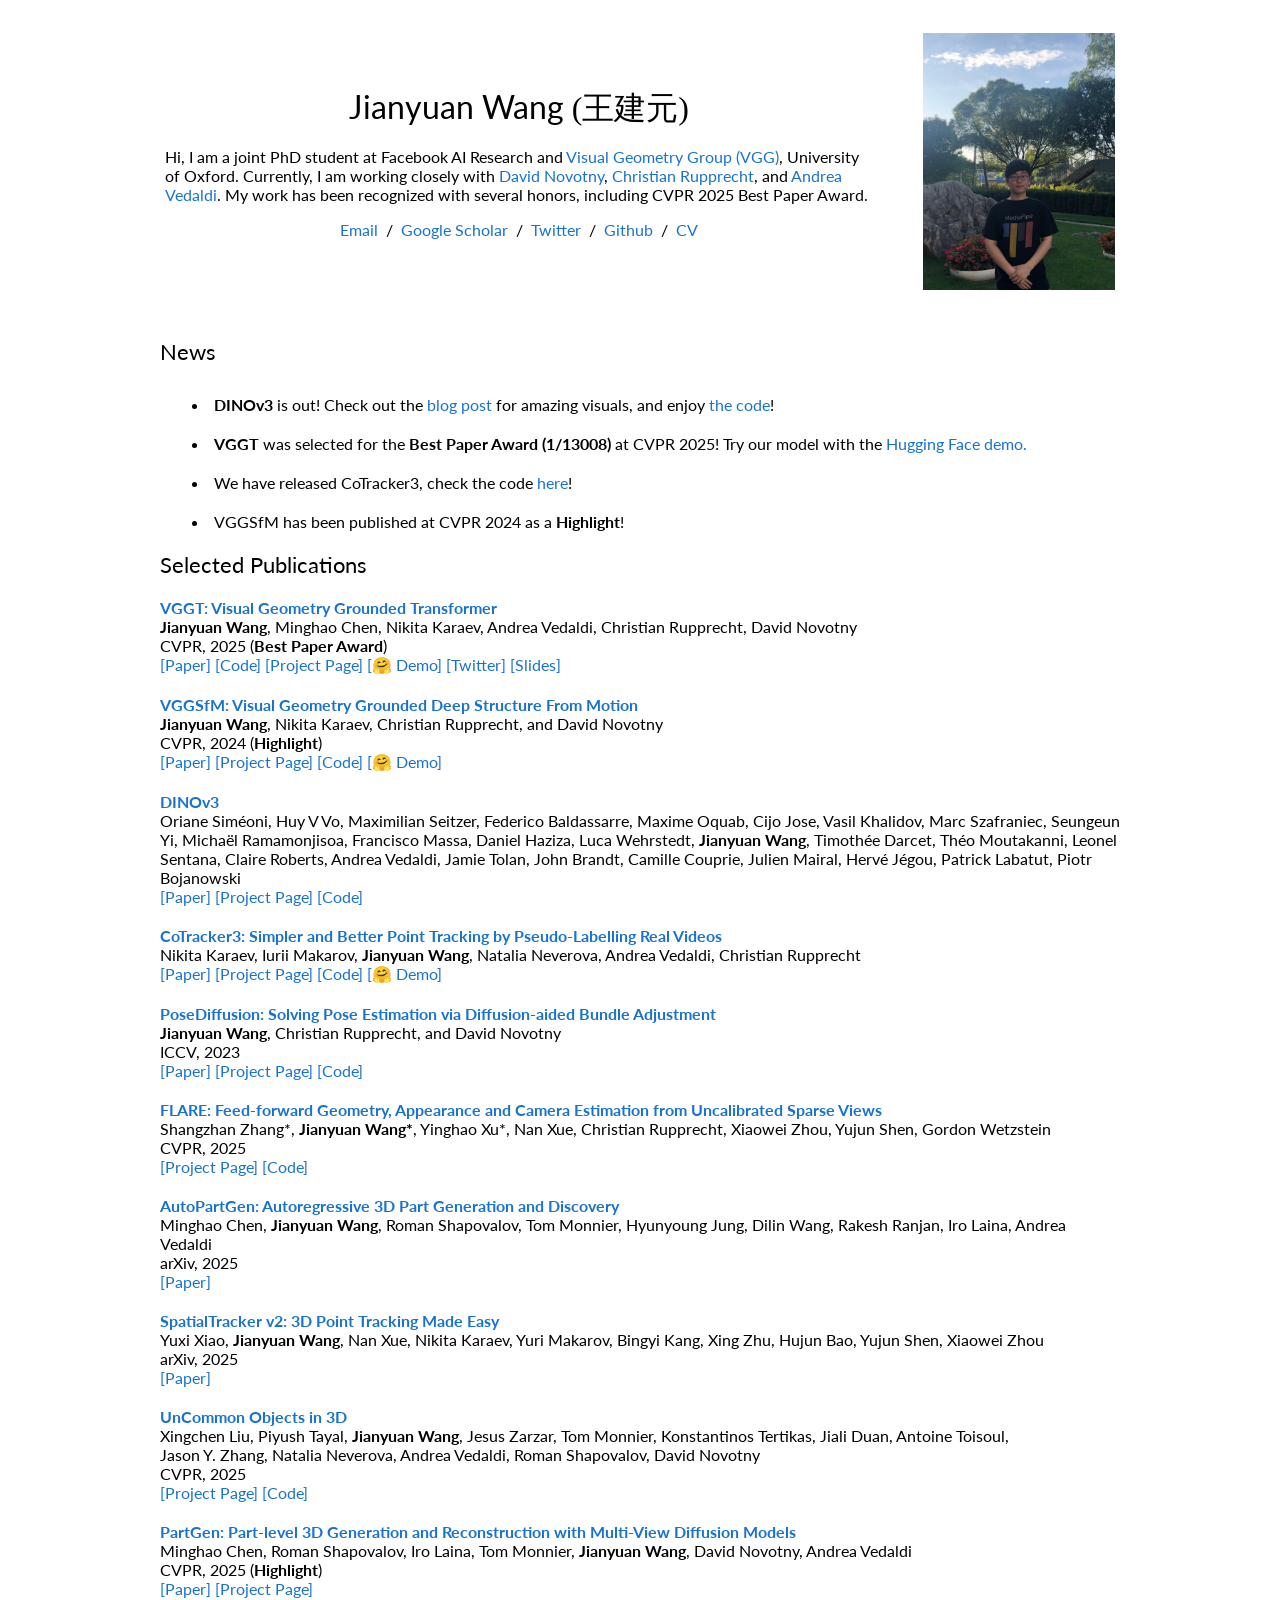
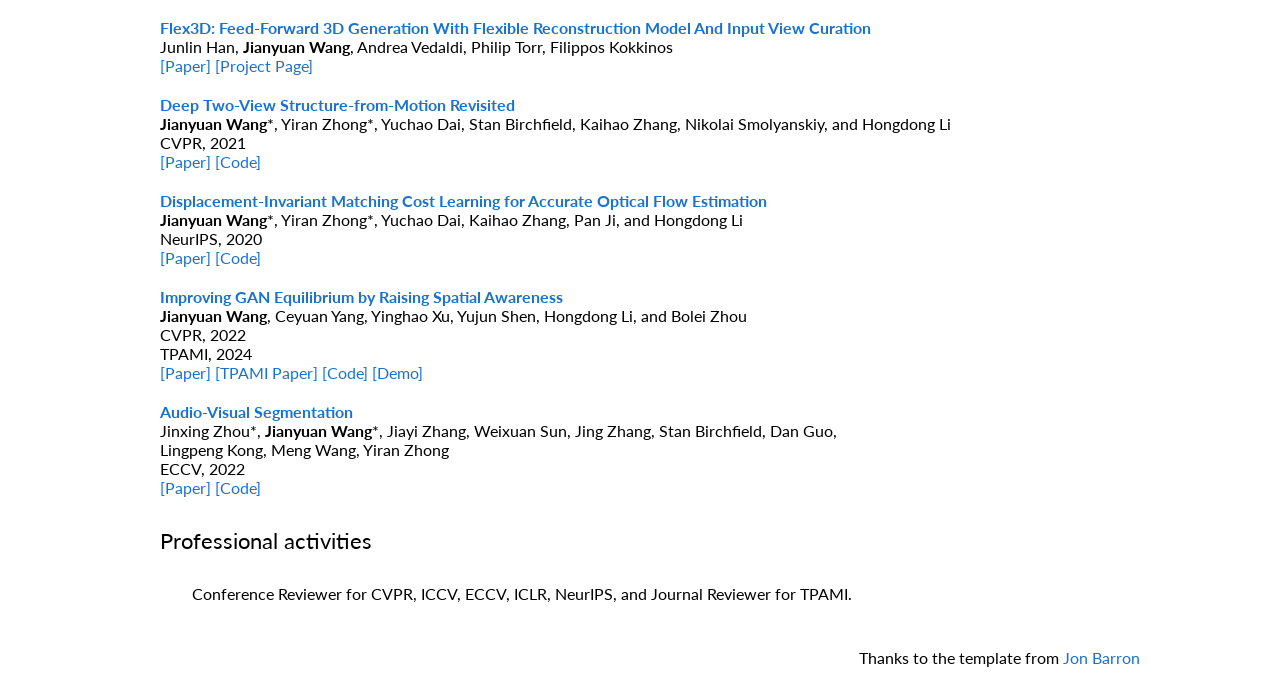
==== index.html @ 70052803 "index" ====
<!DOCTYPE HTML>
<html lang="en"><head><meta http-equiv="Content-Type" content="text/html; charset=UTF-8">
  <title>Jianyuan Wang</title>

  <meta name="author" content="Jianyuan Wang">
  <meta name="viewport" content="width=device-width, initial-scale=1">

  <link rel="stylesheet" type="text/css" href="stylesheet.css">

  <link rel="canonical" href="https://leonidk.com/">
  <link href="https://fonts.googleapis.com/css?family=Lato:400,700,400italic,700italic" rel="stylesheet" type="text/css">


  <!-- Global site tag (gtag.js) - Google Analytics -->
  <script async src="https://www.googletagmanager.com/gtag/js?id=G-TSQGH8Q0WV"></script>
  <script>
    window.dataLayer = window.dataLayer || [];
    function gtag(){dataLayer.push(arguments);}
    gtag('js', new Date());

    gtag('config', 'G-TSQGH8Q0WV');
  </script>

</head>

<!-- Place this tag in your head or just before your close body tag. -->
<script async defer src="https://buttons.github.io/buttons.js"></script>



<body>
<table style="width:100%;max-width:1000px;border:0px;border-spacing:0px;border-collapse:separate;margin-right:auto;margin-left:auto;"><tbody>

    <tr style="padding:0px">
      <td style="padding:0px">
        <table style="width:100%;border:0px;border-spacing:0px;border-collapse:separate;margin-right:auto;margin-left:auto;"><tbody>
          <tr style="padding:0px">
            <td style="padding:2.5%;width:50%;vertical-align:middle;">
              <p style="text-align:center">
                <name>Jianyuan Wang <span class="chinese-name">(王建元)</span></name>
              </p>
                <p>Hi, I am a joint PhD student at Facebook AI Research and <a class="text-dark" href="http://www.robots.ox.ac.uk/~vgg/">Visual Geometry Group (VGG)</a>, 
                University of Oxford. Currently, I am working closely with <a class="text-dark" href="https://d-novotny.github.io/">David Novotny</a>, <a class="text-dark" href="https://chrirupp.github.io/">Christian Rupprecht</a>, and <a class="text-dark" href="https://www.robots.ox.ac.uk/~vedaldi/">Andrea Vedaldi</a>. My work has been recognized with several honors, including CVPR 2025 Best Paper Award.</p>

                <p style="text-align:center">
                <a href="mailto:jianyuan@robots.ox.ac.uk">Email</a> &nbsp/&nbsp
                <a href="https://scholar.google.com/citations?user=2wk2RdgAAAAJ">Google Scholar</a> &nbsp/&nbsp 
                <a href="https://twitter.com/jianyuan_wang">Twitter</a> &nbsp/&nbsp
                <a href="https://github.com/jytime">Github</a> &nbsp/&nbsp
                <a href="files/CV_Jianyuan_Jan2026.pdf">CV</a>
                <!-- &nbsp/&nbsp -->
                <!-- <a href="https://github.com/jytime/">Github</a>&nbsp/&nbsp -->
                <!-- <a href="https://github.com/jytime/">Github</a> -->
                <!-- <a href="images/Wechat.jpg">Wechat</a>&nbsp/&nbsp -->
                <!-- <a href="data/CV_Jianyuan_2021.pdf">CV</a> -->
              </p>
            </td>
            <td style="padding:2.5%;width:16%;max-width:16%">
              <a href="images/jianyuan.png"><img style="width:100%;max-width:100%" alt="profile photo" src="images/jianyuan.png" class="hoverZoomLink"></a>
            </td>
          </tr>
        </tbody></table>

        <!-- 
        <table style="width:100%;border:0px;border-spacing:0px;border-collapse:separate;margin-right:auto;margin-left:auto;"><tbody>
            <tr>
            <td style="padding:20px;width:100%;vertical-align:middle">
              <heading>News</heading>
              <p>
                <ul>
                  <li>Our paper on dense matching and optical flow (<a href="https://proceedings.neurips.cc/paper/2020/file/add5aebfcb33a2206b6497d53bc4f309-Paper.pdf">DICL-Flow</a>) was accepted to NeurIPS 2020. </li>
                </ul>
              </p>
            </td>
          </tr>
        </tbody></table>
 -->
<!-- 
        <table style="width:100%;border:0px;border-spacing:0px;border-collapse:separate;margin-right:auto;margin-left:auto;"><tbody>
          <tr>
            <td style="padding:20px 20px;width:100%;vertical-align:middle">
              <heading>News</heading>
            </td>
          </tr>


          <tr>
            <td style="padding:10px 20px;width:100%;valign:middle">
               <div style="text-indent:2em"> <li>One paper is accepted by ECCV 2022.</li>  </div>
            </td>
          </tr>



          <tr>
            <td style="padding:10px 20px;width:100%;valign:middle">
               <div style="text-indent:2em"> <li>Happy to be recognized as a Highlighted Reviewer at ICLR 2022!</li>  </div>
            </td>
          </tr>

          <tr>
            <td style="padding:10px 20px;width:100%;valign:middle">
               <div style="text-indent:2em"> <li>One paper is accepted by CVPR 2022.</li>  </div>
            </td>
          </tr>
        </tbody></table> -->



        <table style="width:100%;border:0px;border-spacing:0px;border-collapse:separate;margin-right:auto;margin-left:auto;"><tbody>

          <tr>
            <td style="padding:20px 20px;width:100%;vertical-align:middle">
              <heading>News</heading>
            </td>
          </tr>


          <tr>
            <td style="padding:10px 20px;width:100%;valign:middle">
               <div style="text-indent:2em"> <li><papertitle>DINOv3</papertitle> is out! Check out the <a href="https://ai.meta.com/blog/dinov3-self-supervised-vision-model/">blog post</a> for amazing visuals, and enjoy <a href="https://github.com/facebookresearch/dinov3">the code</a>! </li> </div>
            </td>
          </tr>


          <tr>
            <td style="padding:10px 20px;width:100%;valign:middle">
               <div style="text-indent:2em"> <li><papertitle>VGGT</papertitle> was selected for the <strong>Best Paper Award (1/13008)</strong> at CVPR 2025! Try our model with the <a href="https://huggingface.co/spaces/facebook/vggt">Hugging Face demo.</a> </li> </div>
            </td>
          </tr>



          <tr>
            <td style="padding:10px 20px;width:100%;valign:middle">
               <div style="text-indent:2em"> <li>We have released CoTracker3, check the code <a href="https://github.com/facebookresearch/co-tracker">here</a>! </li>  </div>
            </td>
          </tr>


          <!-- <tr>
            <td style="padding:10px 20px;width:100%;valign:middle">
               <div style="text-indent:2em"> <li>One paper is accepted by TPAMI 2024 :) </a> </li>  </div>
            </td>
          </tr> -->


          <tr>
            <td style="padding:10px 20px;width:100%;valign:middle">
               <div style="text-indent:2em"> <li>VGGSfM has been published at CVPR 2024 as a <strong>Highlight</strong>! </a> </li>  </div>
            </td>
          </tr>



        </tbody></table>



        <table style="width:100%;border:0px;border-spacing:0px;border-collapse:separate;margin-right:auto;margin-left:auto;"><tbody>
          <tr>
            <td style="padding:10px 20px;width:100%;vertical-align:middle">
              <heading>Selected Publications</heading>
            </td>
          </tr>


          <tr>
            <td style="padding:10px 20px;width:100%;valign:middle">
              <div>
                <a href="https://arxiv.org/abs/2503.11651">
                  <papertitle>VGGT: Visual Geometry Grounded Transformer</papertitle>
                </a>
              </div>
              <div>
                <strong>Jianyuan Wang</strong>, Minghao Chen, Nikita Karaev, Andrea Vedaldi, Christian Rupprecht, David Novotny
              </div>
              <div>
                CVPR, 2025 (<strong>Best Paper Award</strong>)
              </div>
              <div>
                <a href="https://arxiv.org/abs/2503.11651">[Paper]</a>
                <a href="https://github.com/facebookresearch/vggt">[Code]</a>
                <a href="https://vgg-t.github.io/">[Project Page]</a>
                <a href="https://huggingface.co/spaces/facebook/vggt">[🤗 Demo]</a>
                <a href="https://x.com/jianyuan_wang/status/1901452089437356135">[Twitter]</a>
                <a href="https://docs.google.com/presentation/d/1JVuPnuZx6RgAy-U5Ezobg73XpBi7FrOh/edit?usp=sharing&ouid=107115712143490405606&rtpof=true&sd=true">[Slides]</a>
              </div>
            </td>
          </tr>


          <tr>
            <td style="padding:10px 20px;width:100%;valign:middle">
              <div> <a href="https://arxiv.org/abs/2312.04563">
              <papertitle>VGGSfM: Visual Geometry Grounded Deep Structure From Motion
              </papertitle>
              </a> </div>
              <div> <strong>Jianyuan Wang</strong>, Nikita Karaev, Christian Rupprecht, and David Novotny </div>
              <div>CVPR, 2024 (<strong>Highlight</strong>) </div>
              <div> <a href="https://arxiv.org/pdf/2312.04563.pdf">[Paper]</a>  <a href="https://vggsfm.github.io/">[Project Page]</a> <a href="https://github.com/facebookresearch/vggsfm">[Code]</a>  <a href="https://huggingface.co/spaces/facebook/vggsfm">[🤗 Demo]</a>   
            </td>
          </tr>



          <tr>
            <td style="padding:10px 20px;width:100%;valign:middle">
              <div> <a href="https://arxiv.org/abs/2508.10104">
              <papertitle>DINOv3</papertitle>
              </a> </div>
              <div> Oriane Siméoni, Huy V Vo, Maximilian Seitzer, Federico Baldassarre, Maxime Oquab, Cijo Jose, Vasil Khalidov, Marc Szafraniec, Seungeun Yi, Michaël Ramamonjisoa, Francisco Massa, Daniel Haziza, Luca Wehrstedt, <strong>Jianyuan Wang</strong>, Timothée Darcet, Théo Moutakanni, Leonel Sentana, Claire Roberts, Andrea Vedaldi, Jamie Tolan, John Brandt, Camille Couprie, Julien Mairal, Hervé Jégou, Patrick Labatut, Piotr Bojanowski </div>
              <div> <a href="https://arxiv.org/abs/2508.10104">[Paper]</a>  <a href="https://ai.meta.com/blog/dinov3-self-supervised-vision-model/">[Project Page]</a> <a href="https://github.com/facebookresearch/dinov3">[Code]</a> </div>
            </td>
          </tr>

          
          <!-- <a href="">[Project Page]</a> -->

          <tr>
            <td style="padding:10px 20px;width:100%;valign:middle">
              <div> <a href="https://arxiv.org/abs/2312.04563">
              <papertitle>CoTracker3: Simpler and Better Point Tracking by Pseudo-Labelling Real Videos
              </papertitle>
              </a> </div>
              <div> Nikita Karaev, Iurii Makarov, <strong>Jianyuan Wang</strong>, Natalia Neverova, Andrea Vedaldi, Christian Rupprecht </div>
              <div> <a href="https://arxiv.org/pdf/2410.11831">[Paper]</a>  <a href="https://cotracker3.github.io/">[Project Page]</a> <a href="https://github.com/facebookresearch/co-tracker">[Code]</a>  <a href="https://huggingface.co/spaces/facebook/cotracker">[🤗 Demo]</a>   
            </td>
          </tr>


          <tr>
            <td style="padding:10px 20px;width:100%;valign:middle">
              <div> <a href="https://arxiv.org/abs/2306.15667">
              <papertitle>PoseDiffusion: Solving Pose Estimation via Diffusion-aided Bundle Adjustment
              </papertitle>
              </a> </div>
              <div> <strong>Jianyuan Wang</strong>, Christian Rupprecht, and David Novotny </div>
              <div>ICCV, 2023 </div>
              <div> <a href="https://arxiv.org/pdf/2306.15667.pdf">[Paper]</a>  <a href="https://posediffusion.github.io/">[Project Page]</a> <a href="https://github.com/facebookresearch/PoseDiffusion">[Code]</a>
            </td>
          </tr>

          <tr>
            <td style="padding:10px 20px;width:100%;valign:middle">
              <div> <a href="https://zhanghe3z.github.io/FLARE/">
              <papertitle>FLARE: Feed-forward Geometry, Appearance and Camera Estimation from Uncalibrated Sparse Views
              </papertitle>
              </a> </div>
              <div> Shangzhan Zhang*, <strong>Jianyuan Wang*</strong>, Yinghao Xu*, Nan Xue, Christian Rupprecht, Xiaowei Zhou, Yujun Shen, Gordon Wetzstein </div>
              <div>CVPR, 2025 </div>
              <div> <a href="https://zhanghe3z.github.io/FLARE/">[Project Page]</a> <a href="https://github.com/ant-research/FLARE">[Code]</a>
            </td>
          </tr>


          <tr>
            <td style="padding:10px 20px;width:100%;valign:middle">
              <div> <a href="https://arxiv.org/abs/2507.13346">
              <papertitle>AutoPartGen: Autoregressive 3D Part Generation and Discovery</papertitle>
              </a> </div>
              <div> Minghao Chen, <strong>Jianyuan Wang</strong>, Roman Shapovalov, Tom Monnier, Hyunyoung Jung, Dilin Wang, Rakesh Ranjan, Iro Laina, Andrea Vedaldi </div>
              <div>arXiv, 2025 </div>
              <div> <a href="https://arxiv.org/abs/2507.13346">[Paper]</a> </div>
            </td>
          </tr>

          <tr>
            <td style="padding:10px 20px;width:100%;valign:middle">
              <div> <a href="https://arxiv.org/abs/2507.12462">
              <papertitle>SpatialTracker v2: 3D Point Tracking Made Easy</papertitle>
              </a> </div>
              <div> Yuxi Xiao, <strong>Jianyuan Wang</strong>, Nan Xue, Nikita Karaev, Yuri Makarov, Bingyi Kang, Xing Zhu, Hujun Bao, Yujun Shen, Xiaowei Zhou </div>
              <div>arXiv, 2025 </div>
              <div> <a href="https://arxiv.org/abs/2507.12462">[Paper]</a> </div>
            </td>
          </tr>


          <tr>
            <td style="padding:10px 20px;width:100%;valign:middle">
              <div> <a href="https://uco3d.github.io/">
              <papertitle>UnCommon Objects in 3D
              </papertitle>
              </a> </div>
              <div> Xingchen Liu, Piyush Tayal, <strong>Jianyuan Wang</strong>, Jesus Zarzar, Tom Monnier, Konstantinos Tertikas, Jiali Duan, Antoine Toisoul, </div>
              <div> Jason Y. Zhang, Natalia Neverova, Andrea Vedaldi, Roman Shapovalov, David Novotny </div>
              <div>CVPR, 2025 </div>
              <div> <a href="https://uco3d.github.io/">[Project Page]</a> <a href="https://github.com/facebookresearch/uco3d">[Code]</a>
            </td>
          </tr>

          <tr>
            <td style="padding:10px 20px;width:100%;valign:middle">
              <div> <a href="https://arxiv.org/abs/2312.04563">
              <papertitle>PartGen: Part-level 3D Generation and Reconstruction with Multi-View Diffusion Models
              </papertitle>
              </a> </div>
              <div> Minghao Chen, Roman Shapovalov, Iro Laina, Tom Monnier, <strong>Jianyuan Wang</strong>, David Novotny, Andrea Vedaldi </div>
              <div>CVPR, 2025 (<strong>Highlight</strong>) </div>
              <div> <a href="https://arxiv.org/pdf/2412.18608">[Paper]</a>  <a href="https://silent-chen.github.io/PartGen/">[Project Page]</a>    
            </td>
          </tr>


          <tr>
            <td style="padding:10px 20px;width:100%;valign:middle">
              <div> <a href="https://arxiv.org/abs/2312.04563">
              <papertitle>Flex3D: Feed-Forward 3D Generation With Flexible Reconstruction Model And Input View Curation
              </papertitle>
              </a> </div>
              <div> Junlin Han, <strong>Jianyuan Wang</strong>, Andrea Vedaldi, Philip Torr, Filippos Kokkinos </div>
              <div> <a href="https://arxiv.org/pdf/2410.00890">[Paper]</a>  <a href="https://junlinhan.github.io/projects/flex3d/">[Project Page]</a> 
            </td>
          </tr>


          <tr>
            <td style="padding:10px 20px;width:100%;valign:middle">
              <div> <a href="https://arxiv.org/abs/2104.00556">
              <papertitle>Deep Two-View Structure-from-Motion Revisited</papertitle>
              </a> </div>
              <div> <strong>Jianyuan Wang</strong>*, Yiran Zhong*, Yuchao Dai, Stan Birchfield, Kaihao Zhang, Nikolai Smolyanskiy, and Hongdong Li </div>
              <div>CVPR, 2021 </div>
              <div> <a href="https://arxiv.org/abs/2104.00556">[Paper]</a>  <a href="https://github.com/jytime/Deep-SfM-Revisited">[Code]</a>
            </td>
          </tr>
          
          <tr>
            <td style="padding:10px 20px;width:100%;valign:middle">
              <div> <a href="https://proceedings.neurips.cc//paper/2020/file/add5aebfcb33a2206b6497d53bc4f309-Paper.pdf">
              <papertitle>Displacement-Invariant Matching Cost Learning for Accurate Optical Flow Estimation</papertitle>
              </a> </div>
              <div> <strong>Jianyuan Wang</strong>*, Yiran Zhong*, Yuchao Dai, Kaihao Zhang, Pan Ji, and Hongdong Li </div>
              <div>NeurIPS, 2020 </div>
              <div> <a href="https://proceedings.neurips.cc//paper/2020/file/add5aebfcb33a2206b6497d53bc4f309-Paper.pdf">[Paper]</a> <a href="https://github.com/jytime/DICL-Flow">[Code]</a> 
            </td>
           </tr>


           <!-- <tr>
            <td style="padding:10px 20px;width:100%;valign:middle">
              <div style="text-indent:2em">
              <papertitle>-------------------------------------</papertitle>
              </div>
            </td>
          </tr> -->



           <tr>
            <td style="padding:10px 20px;width:100%;valign:middle">
              <div> <a href="https://arxiv.org/abs/2112.00718">
              <papertitle>Improving GAN Equilibrium by Raising Spatial Awareness</papertitle>
              </a> </div>
              <div> <strong>Jianyuan Wang</strong>, Ceyuan Yang, Yinghao Xu, Yujun Shen, Hongdong Li, and Bolei Zhou </div>
              <div>CVPR, 2022 </div>
              <div>TPAMI, 2024 </div>
              <div> <a href="https://arxiv.org/abs/2112.00718">[Paper]</a>  <a href="https://ieeexplore.ieee.org/abstract/document/10584145">[TPAMI Paper]</a>   <a href="https://github.com/genforce/eqgan">[Code]</a> <a href="https://www.youtube.com/watch?v=k7sG4XY5rIc">[Demo]</a>
            </td>
          </tr>

          <tr>
            <td style="padding:10px 20px;width:100%;valign:middle">
              <div> <a href="https://arxiv.org/abs/2207.05042">
              <papertitle>Audio-Visual Segmentation</papertitle>
              </a> </div>
              <div> Jinxing Zhou*, <strong>Jianyuan Wang</strong>*, Jiayi Zhang, Weixuan Sun, Jing Zhang, Stan Birchfield, Dan Guo, </div>
              <div> Lingpeng Kong, Meng Wang, Yiran Zhong </div>
              <div>ECCV, 2022 </div>
              <div> <a href="https://arxiv.org/abs/2207.05042">[Paper]</a>  <a href="https://github.com/OpenNLPLab/AVSBench">[Code]</a>
            </td>
          </tr>


        </tbody></table>






        <table style="width:100%;border:0px;border-spacing:0px;border-collapse:separate;margin-right:auto;margin-left:auto;"><tbody>
          <tr>
            <td style="padding:20px 20px;width:100%;vertical-align:middle">
              <heading>Professional activities</heading>
            </td>
          </tr>

          <tr>
            <td style="padding:10px 20px;width:100%;valign:middle">
              <div style="text-indent:2em">  Conference Reviewer for CVPR, ICCV, ECCV, ICLR, NeurIPS, and Journal Reviewer for TPAMI. </div>
             <!-- <div style="text-indent:2em">  <li>Journal Reviewer for TPAMI.</li> </div> -->
            </td>

          </tr>



        </tbody></table>


        
<!-- 
        <table width="100%" align="center" border="0" cellspacing="0" cellpadding="20"><tbody>
          <tr>
            <td>
              <heading>Interests</heading>
              <p>
              Besides the research study, I am also a lover of strategy games. I was a 'legend' player of Hearthstone and once ranked 1st in 2018. Additionally, I enjoy photography and some photos are provided below.
              </p>
            </td>
          </tr>
        </tbody></table>


        <table width="86%" align="center" border="0" cellpadding="0"><tbody>
          <tr>
            <td><img src="images/DSC_1858.jpg" width="100%" border=0></td>
            <td><img src="images/DSC_2527.jpg" width="100%" border=0></td>
            <td><img src="images/DSC_6324.jpg" width="100%" border=0></td>
          </tr>
        </tbody></table> -->


 
        <table style="width:100%;border:0px;border-spacing:0px;border-collapse:separate;margin-right:auto;margin-left:auto;"><tbody>
          <tr>
            <td style="padding:0px">
              <br>
              <p style="text-align:right;">
                Thanks to the template from <a href="https://jonbarron.info/"> Jon Barron</a>
                <br>
              </p>
            </td>
          </tr>
        </tbody></table>





      </td>
    </tr>
  </table>
</body>

</html>
---- stylesheet.css ----
/* latin-ext */
@font-face {
  font-family: 'Lato';
  font-style: italic;
  font-weight: 400;
  src: local('Lato Italic'), local('Lato-Italic'), url(https://fonts.gstatic.com/s/lato/v15/S6u8w4BMUTPHjxsAUi-qNiXg7eU0.woff2) format('woff2');
  unicode-range: U+0100-024F, U+0259, U+1E00-1EFF, U+2020, U+20A0-20AB, U+20AD-20CF, U+2113, U+2C60-2C7F, U+A720-A7FF;
}
/* latin */
@font-face {
  font-family: 'Lato';
  font-style: italic;
  font-weight: 400;
  src: local('Lato Italic'), local('Lato-Italic'), url(https://fonts.gstatic.com/s/lato/v15/S6u8w4BMUTPHjxsAXC-qNiXg7Q.woff2) format('woff2');
  unicode-range: U+0000-00FF, U+0131, U+0152-0153, U+02BB-02BC, U+02C6, U+02DA, U+02DC, U+2000-206F, U+2074, U+20AC, U+2122, U+2191, U+2193, U+2212, U+2215, U+FEFF, U+FFFD;
}
/* latin-ext */
@font-face {
  font-family: 'Lato';
  font-style: italic;
  font-weight: 700;
  src: local('Lato Bold Italic'), local('Lato-BoldItalic'), url(https://fonts.gstatic.com/s/lato/v15/S6u_w4BMUTPHjxsI5wq_FQftx9897sxZ.woff2) format('woff2');
  unicode-range: U+0100-024F, U+0259, U+1E00-1EFF, U+2020, U+20A0-20AB, U+20AD-20CF, U+2113, U+2C60-2C7F, U+A720-A7FF;
}
/* latin */
@font-face {
  font-family: 'Lato';
  font-style: italic;
  font-weight: 700;
  src: local('Lato Bold Italic'), local('Lato-BoldItalic'), url(https://fonts.gstatic.com/s/lato/v15/S6u_w4BMUTPHjxsI5wq_Gwftx9897g.woff2) format('woff2');
  unicode-range: U+0000-00FF, U+0131, U+0152-0153, U+02BB-02BC, U+02C6, U+02DA, U+02DC, U+2000-206F, U+2074, U+20AC, U+2122, U+2191, U+2193, U+2212, U+2215, U+FEFF, U+FFFD;
}
/* latin-ext */
@font-face {
  font-family: 'Lato';
  font-style: normal;
  font-weight: 400;
  src: local('Lato Regular'), local('Lato-Regular'), url(https://fonts.gstatic.com/s/lato/v15/S6uyw4BMUTPHjxAwXiWtFCfQ7A.woff2) format('woff2');
  unicode-range: U+0100-024F, U+0259, U+1E00-1EFF, U+2020, U+20A0-20AB, U+20AD-20CF, U+2113, U+2C60-2C7F, U+A720-A7FF;
}
/* latin */
@font-face {
  font-family: 'Lato';
  font-style: normal;
  font-weight: 400;
  src: local('Lato Regular'), local('Lato-Regular'), url(https://fonts.gstatic.com/s/lato/v15/S6uyw4BMUTPHjx4wXiWtFCc.woff2) format('woff2');
  unicode-range: U+0000-00FF, U+0131, U+0152-0153, U+02BB-02BC, U+02C6, U+02DA, U+02DC, U+2000-206F, U+2074, U+20AC, U+2122, U+2191, U+2193, U+2212, U+2215, U+FEFF, U+FFFD;
}
/* latin-ext */
@font-face {
  font-family: 'Lato';
  font-style: normal;
  font-weight: 700;
  src: local('Lato Bold'), local('Lato-Bold'), url(https://fonts.gstatic.com/s/lato/v15/S6u9w4BMUTPHh6UVSwaPGQ3q5d0N7w.woff2) format('woff2');
  unicode-range: U+0100-024F, U+0259, U+1E00-1EFF, U+2020, U+20A0-20AB, U+20AD-20CF, U+2113, U+2C60-2C7F, U+A720-A7FF;
}
/* latin */
@font-face {
  font-family: 'Lato';
  font-style: normal;
  font-weight: 700;
  src: local('Lato Bold'), local('Lato-Bold'), url(https://fonts.gstatic.com/s/lato/v15/S6u9w4BMUTPHh6UVSwiPGQ3q5d0.woff2) format('woff2');
  unicode-range: U+0000-00FF, U+0131, U+0152-0153, U+02BB-02BC, U+02C6, U+02DA, U+02DC, U+2000-206F, U+2074, U+20AC, U+2122, U+2191, U+2193, U+2212, U+2215, U+FEFF, U+FFFD;
}

a {
  color: #1772d0;
  text-decoration: none;
}

a:focus,
a:hover {
  color: #f09228;
  text-decoration: none;
}

body,
td,
th,
tr,
p,
a {
  font-family: 'Lato', Verdana, Helvetica, sans-serif;
  font-size: 16px
}

strong {
  font-family: 'Lato', Verdana, Helvetica, sans-serif;
  font-size: 16px;
}

heading {
  font-family: 'Lato', Verdana, Helvetica, sans-serif;
  font-size: 22px;
}

papertitle {
  font-family: 'Lato', Verdana, Helvetica, sans-serif;
  font-size: 16px;
  font-weight: 700
}

name {
  font-family: 'Lato', Verdana, Helvetica, sans-serif;
  font-size: 32px;
}

.chinese-name {
  font-family: 'STXingkai', '华文行楷', cursive;
  font-size: 1.0em;
}

.one {
  width: 160px;
  height: 160px;
  position: relative;
}

.two {
  width: 160px;
  height: 160px;
  position: absolute;
  transition: opacity .2s ease-in-out;
  -moz-transition: opacity .2s ease-in-out;
  -webkit-transition: opacity .2s ease-in-out;
}

.fade {
  transition: opacity .2s ease-in-out;
  -moz-transition: opacity .2s ease-in-out;
  -webkit-transition: opacity .2s ease-in-out;
}

span.highlight {
  background-color: #ffffd0;
}
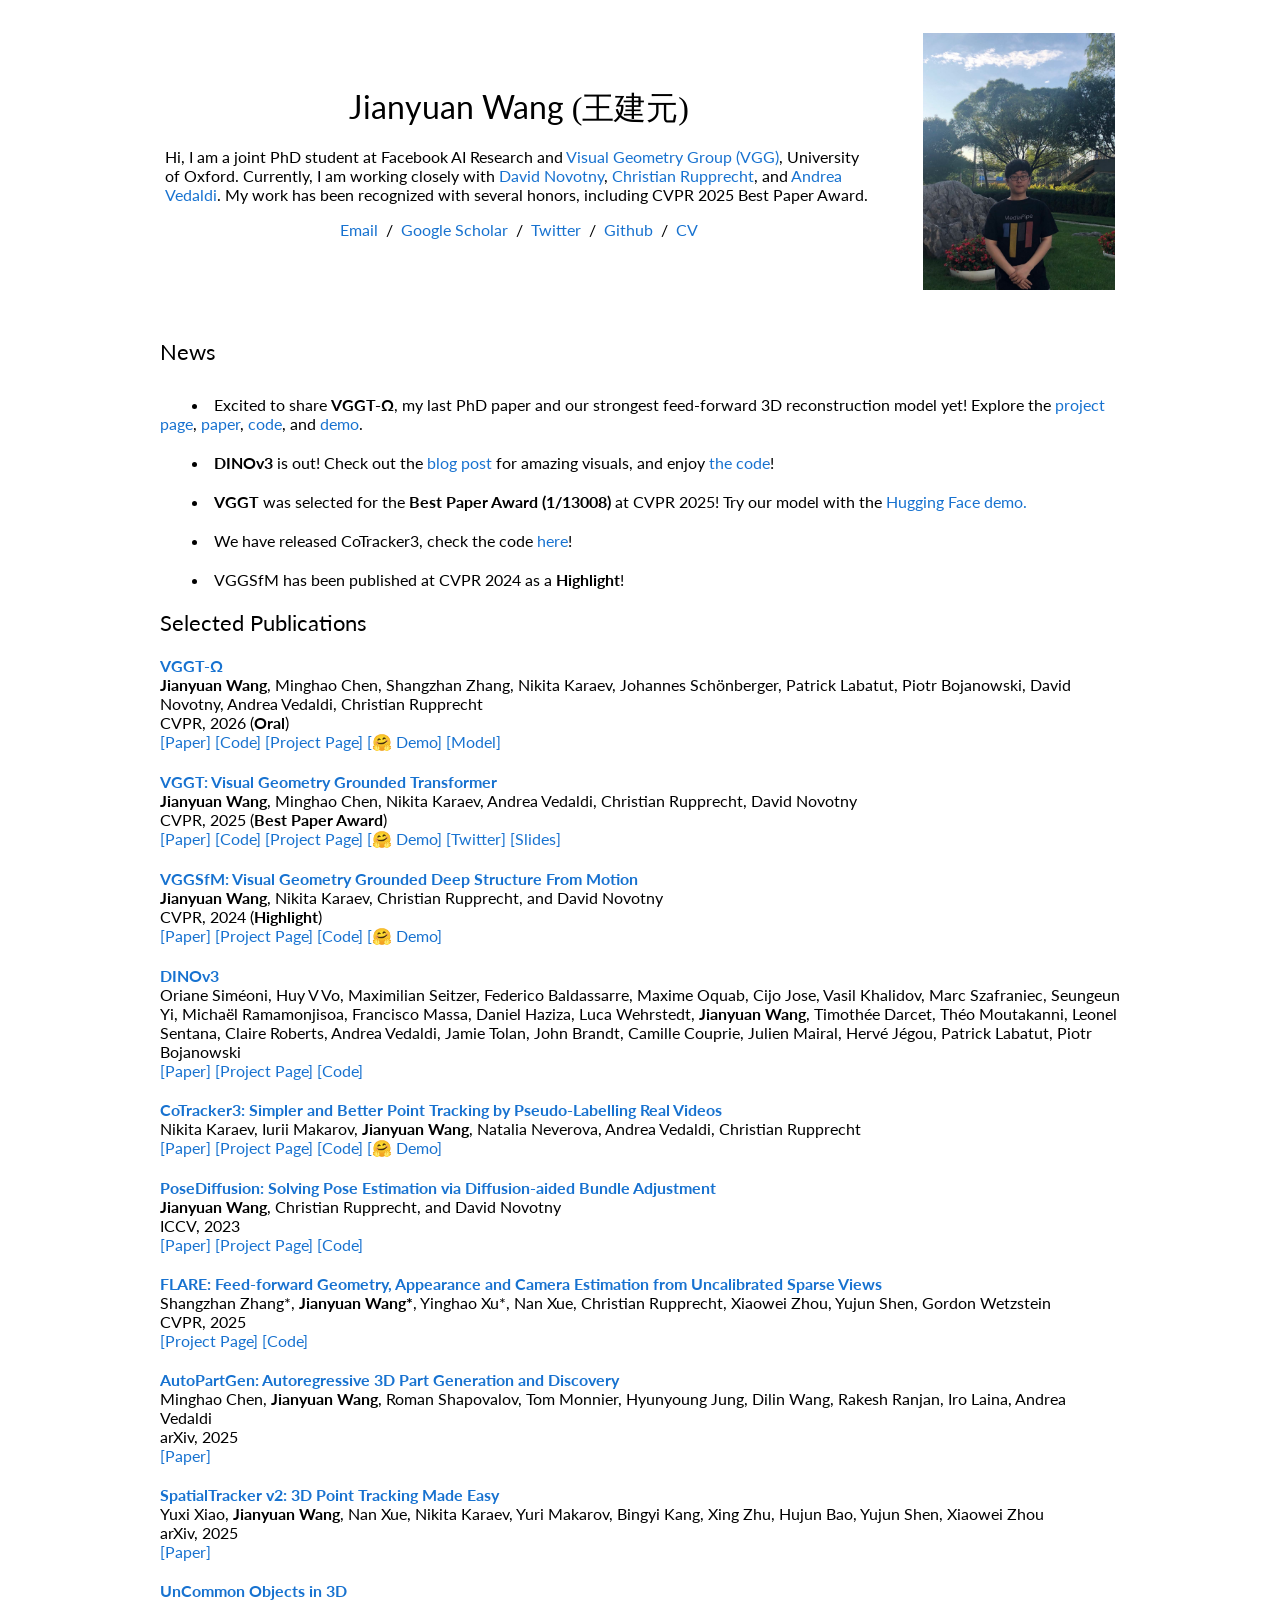
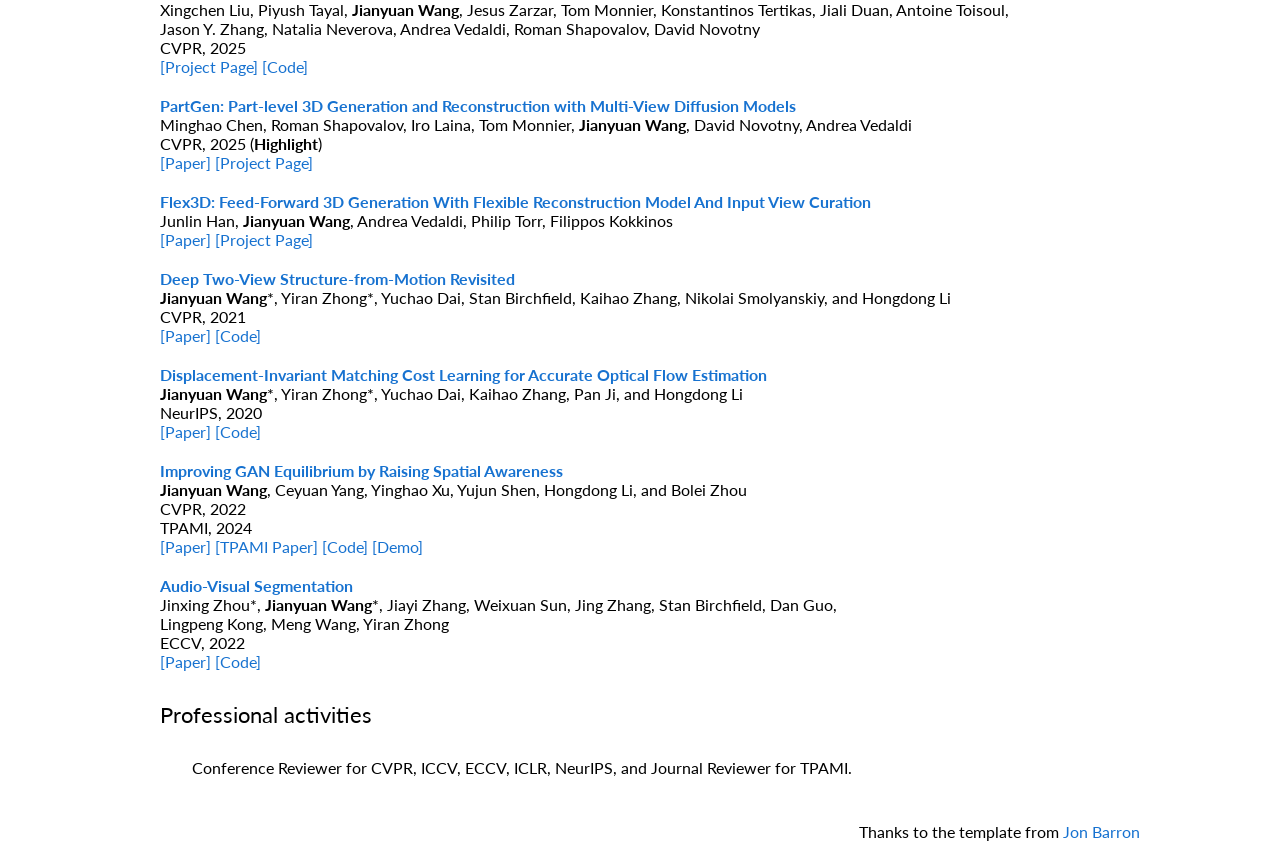
==== commit 7473428f: "update vggt omegs" ====
--- a/index.html
+++ b/index.html
@@ -118,6 +118,13 @@
 
           <tr>
             <td style="padding:10px 20px;width:100%;valign:middle">
+               <div style="text-indent:2em"> <li>Excited to share <papertitle>VGGT-Ω</papertitle>, my last PhD paper and our strongest feed-forward 3D reconstruction model yet! Explore the <a href="https://vggt-omega.github.io/">project page</a>, <a href="https://arxiv.org/abs/2605.15195">paper</a>, <a href="https://github.com/facebookresearch/vggt-omega">code</a>, and <a href="https://huggingface.co/spaces/facebook/vggt-omega">demo</a>. </li> </div>
+            </td>
+          </tr>
+
+
+          <tr>
+            <td style="padding:10px 20px;width:100%;valign:middle">
                <div style="text-indent:2em"> <li><papertitle>DINOv3</papertitle> is out! Check out the <a href="https://ai.meta.com/blog/dinov3-self-supervised-vision-model/">blog post</a> for amazing visuals, and enjoy <a href="https://github.com/facebookresearch/dinov3">the code</a>! </li> </div>
             </td>
           </tr>
@@ -161,6 +168,30 @@
           <tr>
             <td style="padding:10px 20px;width:100%;vertical-align:middle">
               <heading>Selected Publications</heading>
+            </td>
+          </tr>
+
+
+          <tr>
+            <td style="padding:10px 20px;width:100%;valign:middle">
+              <div>
+                <a href="https://vggt-omega.github.io/">
+                  <papertitle>VGGT-Ω</papertitle>
+                </a>
+              </div>
+              <div>
+                <strong>Jianyuan Wang</strong>, Minghao Chen, Shangzhan Zhang, Nikita Karaev, Johannes Schönberger, Patrick Labatut, Piotr Bojanowski, David Novotny, Andrea Vedaldi, Christian Rupprecht
+              </div>
+              <div>
+                CVPR, 2026 (<strong>Oral</strong>)
+              </div>
+              <div>
+                <a href="https://arxiv.org/abs/2605.15195">[Paper]</a>
+                <a href="https://github.com/facebookresearch/vggt-omega">[Code]</a>
+                <a href="https://vggt-omega.github.io/">[Project Page]</a>
+                <a href="https://huggingface.co/spaces/facebook/vggt-omega">[🤗 Demo]</a>
+                <a href="https://huggingface.co/facebook/VGGT-Omega">[Model]</a>
+              </div>
             </td>
           </tr>
 
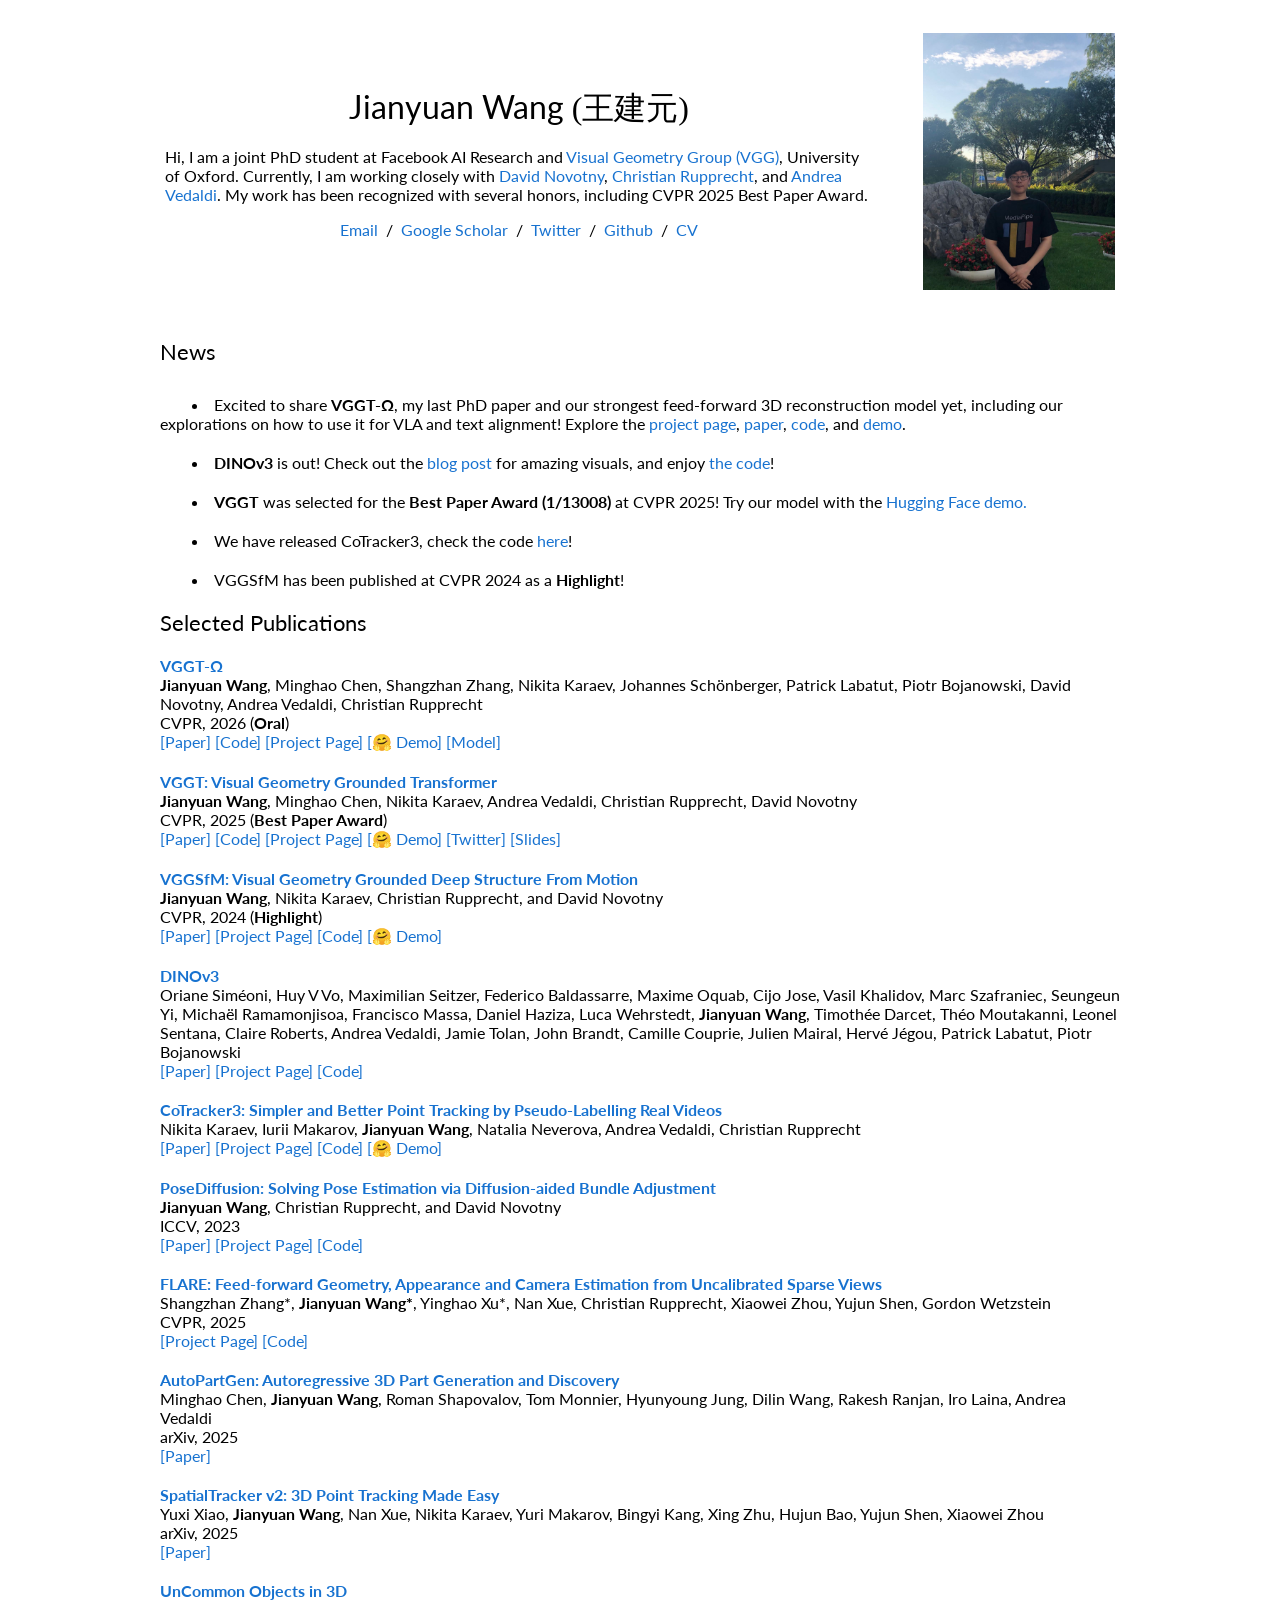
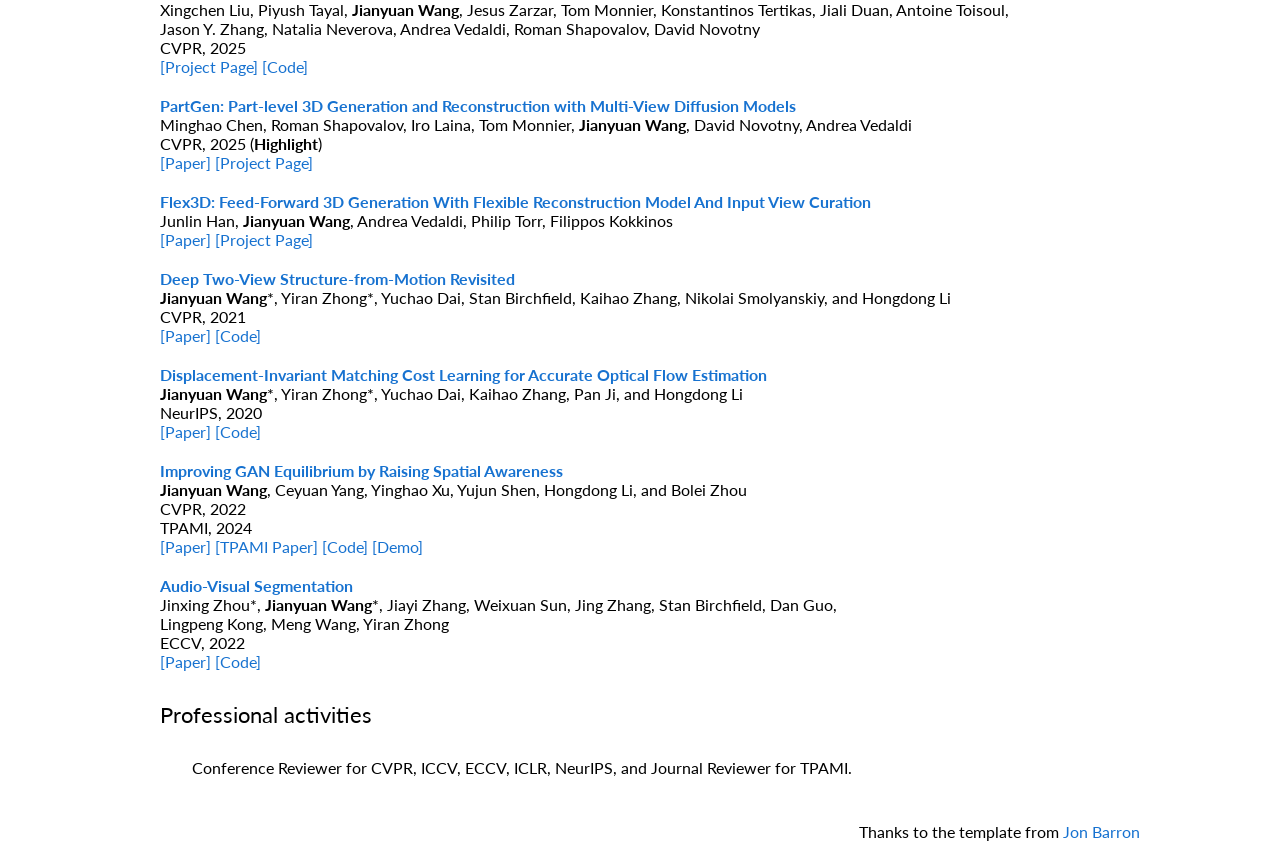
==== commit e73c1d83: "index" ====
--- a/index.html
+++ b/index.html
@@ -118,7 +118,7 @@
 
           <tr>
             <td style="padding:10px 20px;width:100%;valign:middle">
-               <div style="text-indent:2em"> <li>Excited to share <papertitle>VGGT-Ω</papertitle>, my last PhD paper and our strongest feed-forward 3D reconstruction model yet! Explore the <a href="https://vggt-omega.github.io/">project page</a>, <a href="https://arxiv.org/abs/2605.15195">paper</a>, <a href="https://github.com/facebookresearch/vggt-omega">code</a>, and <a href="https://huggingface.co/spaces/facebook/vggt-omega">demo</a>. </li> </div>
+               <div style="text-indent:2em"> <li>Excited to share <papertitle>VGGT-Ω</papertitle>, my last PhD paper and our strongest feed-forward 3D reconstruction model yet, including our explorations on how to use it for VLA and text alignment! Explore the <a href="https://vggt-omega.github.io/">project page</a>, <a href="https://arxiv.org/abs/2605.15195">paper</a>, <a href="https://github.com/facebookresearch/vggt-omega">code</a>, and <a href="https://huggingface.co/spaces/facebook/vggt-omega">demo</a>. </li> </div>
             </td>
           </tr>
 
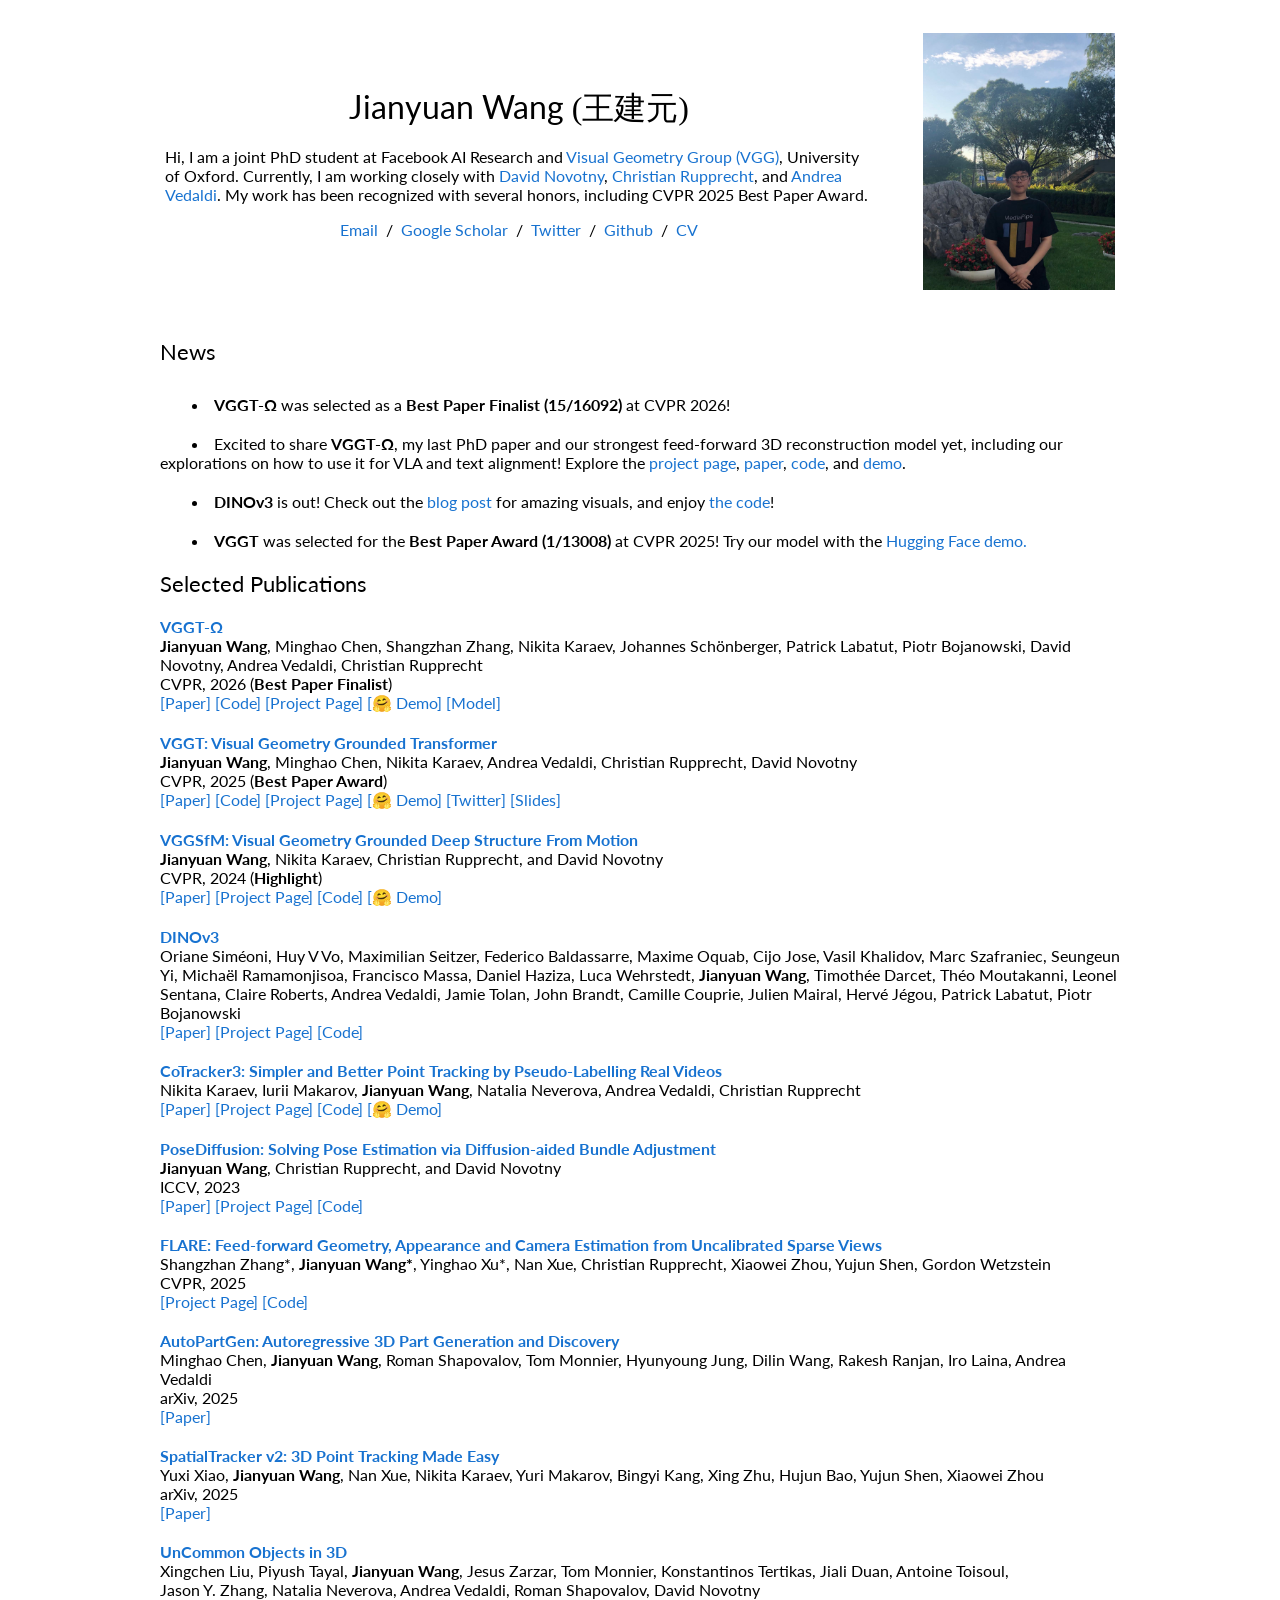
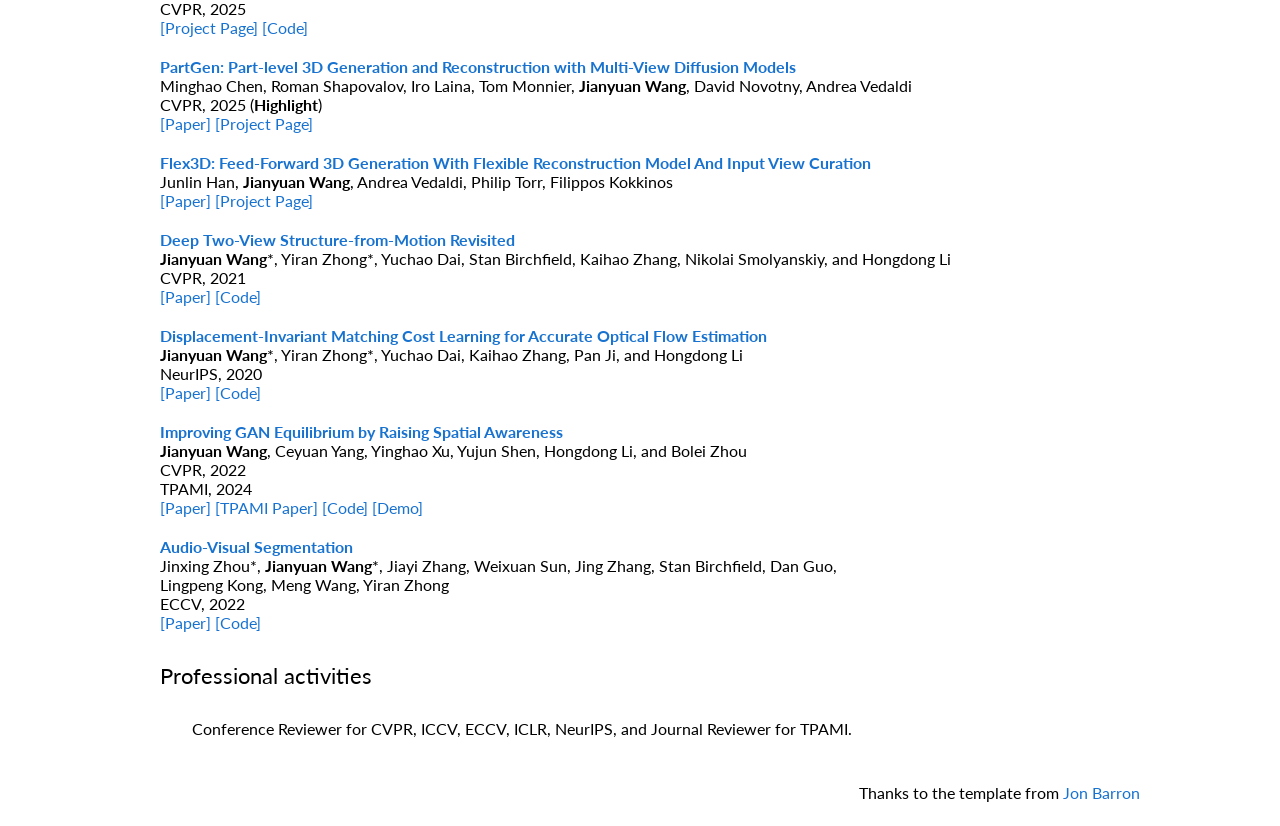
==== commit 3b831cff: "index" ====
--- a/index.html
+++ b/index.html
@@ -118,6 +118,13 @@
 
           <tr>
             <td style="padding:10px 20px;width:100%;valign:middle">
+               <div style="text-indent:2em"> <li><papertitle>VGGT-Ω</papertitle> was selected as a <strong>Best Paper Finalist (15/16092)</strong> at CVPR 2026! </li> </div>
+            </td>
+          </tr>
+
+
+          <tr>
+            <td style="padding:10px 20px;width:100%;valign:middle">
                <div style="text-indent:2em"> <li>Excited to share <papertitle>VGGT-Ω</papertitle>, my last PhD paper and our strongest feed-forward 3D reconstruction model yet, including our explorations on how to use it for VLA and text alignment! Explore the <a href="https://vggt-omega.github.io/">project page</a>, <a href="https://arxiv.org/abs/2605.15195">paper</a>, <a href="https://github.com/facebookresearch/vggt-omega">code</a>, and <a href="https://huggingface.co/spaces/facebook/vggt-omega">demo</a>. </li> </div>
             </td>
           </tr>
@@ -137,26 +144,11 @@
           </tr>
 
 
-
-          <tr>
-            <td style="padding:10px 20px;width:100%;valign:middle">
-               <div style="text-indent:2em"> <li>We have released CoTracker3, check the code <a href="https://github.com/facebookresearch/co-tracker">here</a>! </li>  </div>
-            </td>
-          </tr>
-
-
           <!-- <tr>
             <td style="padding:10px 20px;width:100%;valign:middle">
                <div style="text-indent:2em"> <li>One paper is accepted by TPAMI 2024 :) </a> </li>  </div>
             </td>
           </tr> -->
-
-
-          <tr>
-            <td style="padding:10px 20px;width:100%;valign:middle">
-               <div style="text-indent:2em"> <li>VGGSfM has been published at CVPR 2024 as a <strong>Highlight</strong>! </a> </li>  </div>
-            </td>
-          </tr>
 
 
 
@@ -183,7 +175,7 @@
                 <strong>Jianyuan Wang</strong>, Minghao Chen, Shangzhan Zhang, Nikita Karaev, Johannes Schönberger, Patrick Labatut, Piotr Bojanowski, David Novotny, Andrea Vedaldi, Christian Rupprecht
               </div>
               <div>
-                CVPR, 2026 (<strong>Oral</strong>)
+                CVPR, 2026 (<strong>Best Paper Finalist</strong>)
               </div>
               <div>
                 <a href="https://arxiv.org/abs/2605.15195">[Paper]</a>
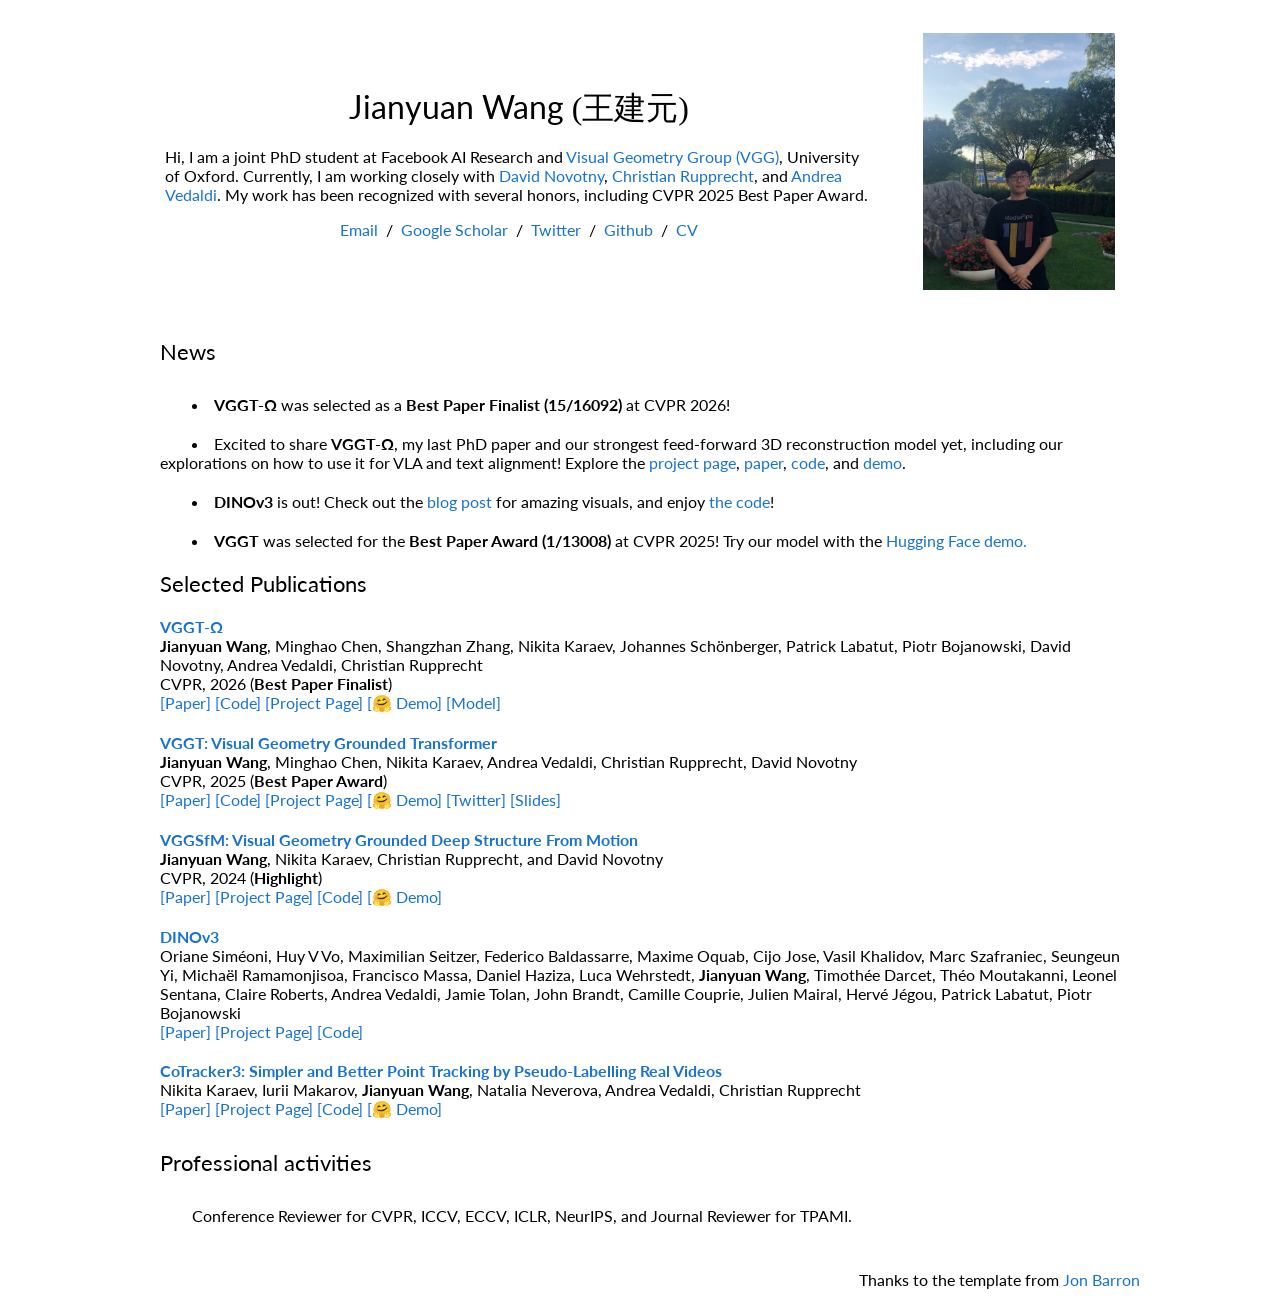
==== commit e64dd798: "index" ====
--- a/index.html
+++ b/index.html
@@ -252,150 +252,6 @@
           </tr>
 
 
-          <tr>
-            <td style="padding:10px 20px;width:100%;valign:middle">
-              <div> <a href="https://arxiv.org/abs/2306.15667">
-              <papertitle>PoseDiffusion: Solving Pose Estimation via Diffusion-aided Bundle Adjustment
-              </papertitle>
-              </a> </div>
-              <div> <strong>Jianyuan Wang</strong>, Christian Rupprecht, and David Novotny </div>
-              <div>ICCV, 2023 </div>
-              <div> <a href="https://arxiv.org/pdf/2306.15667.pdf">[Paper]</a>  <a href="https://posediffusion.github.io/">[Project Page]</a> <a href="https://github.com/facebookresearch/PoseDiffusion">[Code]</a>
-            </td>
-          </tr>
-
-          <tr>
-            <td style="padding:10px 20px;width:100%;valign:middle">
-              <div> <a href="https://zhanghe3z.github.io/FLARE/">
-              <papertitle>FLARE: Feed-forward Geometry, Appearance and Camera Estimation from Uncalibrated Sparse Views
-              </papertitle>
-              </a> </div>
-              <div> Shangzhan Zhang*, <strong>Jianyuan Wang*</strong>, Yinghao Xu*, Nan Xue, Christian Rupprecht, Xiaowei Zhou, Yujun Shen, Gordon Wetzstein </div>
-              <div>CVPR, 2025 </div>
-              <div> <a href="https://zhanghe3z.github.io/FLARE/">[Project Page]</a> <a href="https://github.com/ant-research/FLARE">[Code]</a>
-            </td>
-          </tr>
-
-
-          <tr>
-            <td style="padding:10px 20px;width:100%;valign:middle">
-              <div> <a href="https://arxiv.org/abs/2507.13346">
-              <papertitle>AutoPartGen: Autoregressive 3D Part Generation and Discovery</papertitle>
-              </a> </div>
-              <div> Minghao Chen, <strong>Jianyuan Wang</strong>, Roman Shapovalov, Tom Monnier, Hyunyoung Jung, Dilin Wang, Rakesh Ranjan, Iro Laina, Andrea Vedaldi </div>
-              <div>arXiv, 2025 </div>
-              <div> <a href="https://arxiv.org/abs/2507.13346">[Paper]</a> </div>
-            </td>
-          </tr>
-
-          <tr>
-            <td style="padding:10px 20px;width:100%;valign:middle">
-              <div> <a href="https://arxiv.org/abs/2507.12462">
-              <papertitle>SpatialTracker v2: 3D Point Tracking Made Easy</papertitle>
-              </a> </div>
-              <div> Yuxi Xiao, <strong>Jianyuan Wang</strong>, Nan Xue, Nikita Karaev, Yuri Makarov, Bingyi Kang, Xing Zhu, Hujun Bao, Yujun Shen, Xiaowei Zhou </div>
-              <div>arXiv, 2025 </div>
-              <div> <a href="https://arxiv.org/abs/2507.12462">[Paper]</a> </div>
-            </td>
-          </tr>
-
-
-          <tr>
-            <td style="padding:10px 20px;width:100%;valign:middle">
-              <div> <a href="https://uco3d.github.io/">
-              <papertitle>UnCommon Objects in 3D
-              </papertitle>
-              </a> </div>
-              <div> Xingchen Liu, Piyush Tayal, <strong>Jianyuan Wang</strong>, Jesus Zarzar, Tom Monnier, Konstantinos Tertikas, Jiali Duan, Antoine Toisoul, </div>
-              <div> Jason Y. Zhang, Natalia Neverova, Andrea Vedaldi, Roman Shapovalov, David Novotny </div>
-              <div>CVPR, 2025 </div>
-              <div> <a href="https://uco3d.github.io/">[Project Page]</a> <a href="https://github.com/facebookresearch/uco3d">[Code]</a>
-            </td>
-          </tr>
-
-          <tr>
-            <td style="padding:10px 20px;width:100%;valign:middle">
-              <div> <a href="https://arxiv.org/abs/2312.04563">
-              <papertitle>PartGen: Part-level 3D Generation and Reconstruction with Multi-View Diffusion Models
-              </papertitle>
-              </a> </div>
-              <div> Minghao Chen, Roman Shapovalov, Iro Laina, Tom Monnier, <strong>Jianyuan Wang</strong>, David Novotny, Andrea Vedaldi </div>
-              <div>CVPR, 2025 (<strong>Highlight</strong>) </div>
-              <div> <a href="https://arxiv.org/pdf/2412.18608">[Paper]</a>  <a href="https://silent-chen.github.io/PartGen/">[Project Page]</a>    
-            </td>
-          </tr>
-
-
-          <tr>
-            <td style="padding:10px 20px;width:100%;valign:middle">
-              <div> <a href="https://arxiv.org/abs/2312.04563">
-              <papertitle>Flex3D: Feed-Forward 3D Generation With Flexible Reconstruction Model And Input View Curation
-              </papertitle>
-              </a> </div>
-              <div> Junlin Han, <strong>Jianyuan Wang</strong>, Andrea Vedaldi, Philip Torr, Filippos Kokkinos </div>
-              <div> <a href="https://arxiv.org/pdf/2410.00890">[Paper]</a>  <a href="https://junlinhan.github.io/projects/flex3d/">[Project Page]</a> 
-            </td>
-          </tr>
-
-
-          <tr>
-            <td style="padding:10px 20px;width:100%;valign:middle">
-              <div> <a href="https://arxiv.org/abs/2104.00556">
-              <papertitle>Deep Two-View Structure-from-Motion Revisited</papertitle>
-              </a> </div>
-              <div> <strong>Jianyuan Wang</strong>*, Yiran Zhong*, Yuchao Dai, Stan Birchfield, Kaihao Zhang, Nikolai Smolyanskiy, and Hongdong Li </div>
-              <div>CVPR, 2021 </div>
-              <div> <a href="https://arxiv.org/abs/2104.00556">[Paper]</a>  <a href="https://github.com/jytime/Deep-SfM-Revisited">[Code]</a>
-            </td>
-          </tr>
-          
-          <tr>
-            <td style="padding:10px 20px;width:100%;valign:middle">
-              <div> <a href="https://proceedings.neurips.cc//paper/2020/file/add5aebfcb33a2206b6497d53bc4f309-Paper.pdf">
-              <papertitle>Displacement-Invariant Matching Cost Learning for Accurate Optical Flow Estimation</papertitle>
-              </a> </div>
-              <div> <strong>Jianyuan Wang</strong>*, Yiran Zhong*, Yuchao Dai, Kaihao Zhang, Pan Ji, and Hongdong Li </div>
-              <div>NeurIPS, 2020 </div>
-              <div> <a href="https://proceedings.neurips.cc//paper/2020/file/add5aebfcb33a2206b6497d53bc4f309-Paper.pdf">[Paper]</a> <a href="https://github.com/jytime/DICL-Flow">[Code]</a> 
-            </td>
-           </tr>
-
-
-           <!-- <tr>
-            <td style="padding:10px 20px;width:100%;valign:middle">
-              <div style="text-indent:2em">
-              <papertitle>-------------------------------------</papertitle>
-              </div>
-            </td>
-          </tr> -->
-
-
-
-           <tr>
-            <td style="padding:10px 20px;width:100%;valign:middle">
-              <div> <a href="https://arxiv.org/abs/2112.00718">
-              <papertitle>Improving GAN Equilibrium by Raising Spatial Awareness</papertitle>
-              </a> </div>
-              <div> <strong>Jianyuan Wang</strong>, Ceyuan Yang, Yinghao Xu, Yujun Shen, Hongdong Li, and Bolei Zhou </div>
-              <div>CVPR, 2022 </div>
-              <div>TPAMI, 2024 </div>
-              <div> <a href="https://arxiv.org/abs/2112.00718">[Paper]</a>  <a href="https://ieeexplore.ieee.org/abstract/document/10584145">[TPAMI Paper]</a>   <a href="https://github.com/genforce/eqgan">[Code]</a> <a href="https://www.youtube.com/watch?v=k7sG4XY5rIc">[Demo]</a>
-            </td>
-          </tr>
-
-          <tr>
-            <td style="padding:10px 20px;width:100%;valign:middle">
-              <div> <a href="https://arxiv.org/abs/2207.05042">
-              <papertitle>Audio-Visual Segmentation</papertitle>
-              </a> </div>
-              <div> Jinxing Zhou*, <strong>Jianyuan Wang</strong>*, Jiayi Zhang, Weixuan Sun, Jing Zhang, Stan Birchfield, Dan Guo, </div>
-              <div> Lingpeng Kong, Meng Wang, Yiran Zhong </div>
-              <div>ECCV, 2022 </div>
-              <div> <a href="https://arxiv.org/abs/2207.05042">[Paper]</a>  <a href="https://github.com/OpenNLPLab/AVSBench">[Code]</a>
-            </td>
-          </tr>
-
-
         </tbody></table>
 
 
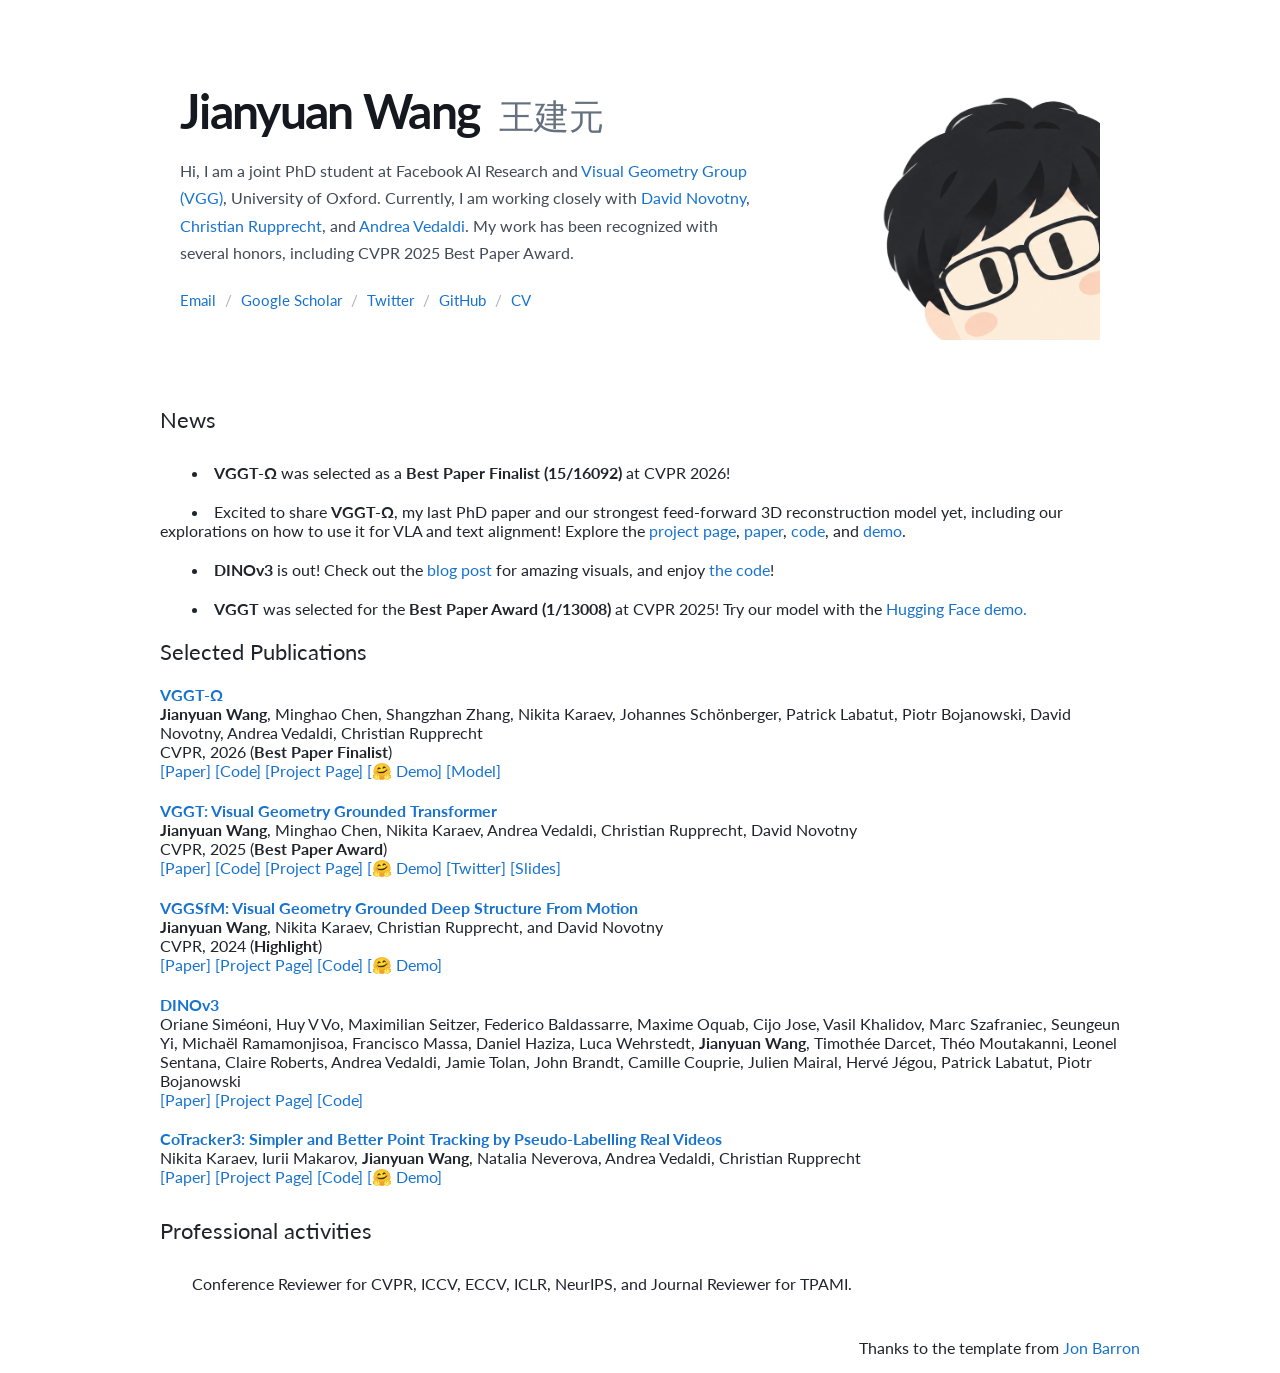
==== commit 76a86e97: "update profile" ====
--- a/index.html
+++ b/index.html
@@ -1,4 +1,4 @@
-<!DOCTYPE HTML>
+<!doctype html>
 <html lang="en"><head><meta http-equiv="Content-Type" content="text/html; charset=UTF-8">
   <title>Jianyuan Wang</title>
 
@@ -9,6 +9,7 @@
 
   <link rel="canonical" href="https://leonidk.com/">
   <link href="https://fonts.googleapis.com/css?family=Lato:400,700,400italic,700italic" rel="stylesheet" type="text/css">
+  <script async defer src="https://buttons.github.io/buttons.js"></script>
 
 
   <!-- Global site tag (gtag.js) - Google Analytics -->
@@ -23,43 +24,30 @@
 
 </head>
 
-<!-- Place this tag in your head or just before your close body tag. -->
-<script async defer src="https://buttons.github.io/buttons.js"></script>
-
-
-
 <body>
 <table style="width:100%;max-width:1000px;border:0px;border-spacing:0px;border-collapse:separate;margin-right:auto;margin-left:auto;"><tbody>
 
     <tr style="padding:0px">
       <td style="padding:0px">
-        <table style="width:100%;border:0px;border-spacing:0px;border-collapse:separate;margin-right:auto;margin-left:auto;"><tbody>
-          <tr style="padding:0px">
-            <td style="padding:2.5%;width:50%;vertical-align:middle;">
-              <p style="text-align:center">
-                <name>Jianyuan Wang <span class="chinese-name">(王建元)</span></name>
-              </p>
-                <p>Hi, I am a joint PhD student at Facebook AI Research and <a class="text-dark" href="http://www.robots.ox.ac.uk/~vgg/">Visual Geometry Group (VGG)</a>, 
-                University of Oxford. Currently, I am working closely with <a class="text-dark" href="https://d-novotny.github.io/">David Novotny</a>, <a class="text-dark" href="https://chrirupp.github.io/">Christian Rupprecht</a>, and <a class="text-dark" href="https://www.robots.ox.ac.uk/~vedaldi/">Andrea Vedaldi</a>. My work has been recognized with several honors, including CVPR 2025 Best Paper Award.</p>
-
-                <p style="text-align:center">
-                <a href="mailto:jianyuan@robots.ox.ac.uk">Email</a> &nbsp/&nbsp
-                <a href="https://scholar.google.com/citations?user=2wk2RdgAAAAJ">Google Scholar</a> &nbsp/&nbsp 
-                <a href="https://twitter.com/jianyuan_wang">Twitter</a> &nbsp/&nbsp
-                <a href="https://github.com/jytime">Github</a> &nbsp/&nbsp
-                <a href="files/CV_Jianyuan_Jan2026.pdf">CV</a>
-                <!-- &nbsp/&nbsp -->
-                <!-- <a href="https://github.com/jytime/">Github</a>&nbsp/&nbsp -->
-                <!-- <a href="https://github.com/jytime/">Github</a> -->
-                <!-- <a href="images/Wechat.jpg">Wechat</a>&nbsp/&nbsp -->
-                <!-- <a href="data/CV_Jianyuan_2021.pdf">CV</a> -->
-              </p>
-            </td>
-            <td style="padding:2.5%;width:16%;max-width:16%">
-              <a href="images/jianyuan.png"><img style="width:100%;max-width:100%" alt="profile photo" src="images/jianyuan.png" class="hoverZoomLink"></a>
-            </td>
-          </tr>
-        </tbody></table>
+        <header class="hero">
+          <div class="hero-copy">
+            <h1>Jianyuan Wang <span class="chinese-name">王建元</span></h1>
+            <p>Hi, I am a joint PhD student at Facebook AI Research and <a class="text-dark" href="http://www.robots.ox.ac.uk/~vgg/">Visual Geometry Group (VGG)</a>,
+            University of Oxford. Currently, I am working closely with <a class="text-dark" href="https://d-novotny.github.io/">David Novotny</a>, <a class="text-dark" href="https://chrirupp.github.io/">Christian Rupprecht</a>, and <a class="text-dark" href="https://www.robots.ox.ac.uk/~vedaldi/">Andrea Vedaldi</a>. My work has been recognized with several honors, including CVPR 2025 Best Paper Award.</p>
+
+            <nav class="profile-links" aria-label="Profile links">
+              <a href="mailto:jianyuan@robots.ox.ac.uk">Email</a>
+              <a href="https://scholar.google.com/citations?user=2wk2RdgAAAAJ">Google Scholar</a>
+              <a href="https://twitter.com/jianyuan_wang">Twitter</a>
+              <a href="https://github.com/jytime">GitHub</a>
+              <a href="files/CV_Jianyuan_Jan2026.pdf">CV</a>
+            </nav>
+          </div>
+
+          <div class="portrait-stage">
+            <img src="images/profile.png" alt="Illustrated portrait of Jianyuan Wang">
+          </div>
+        </header>
 
         <!-- 
         <table style="width:100%;border:0px;border-spacing:0px;border-collapse:separate;margin-right:auto;margin-left:auto;"><tbody>
--- a/stylesheet.css
+++ b/stylesheet.css
@@ -82,6 +82,138 @@
 a {
   font-family: 'Lato', Verdana, Helvetica, sans-serif;
   font-size: 16px
+}
+
+body {
+  margin: 0;
+  color: #20242b;
+  background: #fff;
+}
+
+.hero {
+  display: grid;
+  grid-template-columns: minmax(0, 1fr) 300px;
+  gap: 42px;
+  align-items: center;
+  min-height: 330px;
+  margin: 32px 20px 24px;
+  padding: 20px;
+  box-sizing: border-box;
+}
+
+.hero-copy {
+  position: relative;
+  z-index: 2;
+  max-width: 590px;
+}
+
+.hero h1 {
+  margin: 0 0 20px;
+  color: #15191f;
+  font-family: 'Lato', Verdana, Helvetica, sans-serif;
+  font-size: clamp(34px, 4.1vw, 48px);
+  font-weight: 700;
+  line-height: 1.08;
+  letter-spacing: -.035em;
+}
+
+.hero h1 .chinese-name {
+  display: inline-block;
+  margin-left: .28em;
+  color: #65717e;
+  font-size: .72em;
+  font-weight: 400;
+  letter-spacing: 0;
+}
+
+.hero-copy > p {
+  margin: 0;
+  color: #414a55;
+  font-size: 16px;
+  line-height: 1.72;
+}
+
+.profile-links {
+  display: flex;
+  flex-wrap: wrap;
+  gap: 0;
+  margin-top: 24px;
+}
+
+.profile-links a {
+  color: #1772d0;
+  font-size: 15px;
+}
+
+.profile-links a:not(:last-child)::after {
+  margin: 0 9px;
+  color: #aab0b6;
+  content: '/';
+}
+
+.portrait-stage {
+  position: relative;
+  align-self: center;
+  width: 300px;
+  height: 286px;
+  overflow: hidden;
+}
+
+.portrait-stage img {
+  position: absolute;
+  right: -5px;
+  bottom: -2px;
+  width: 720px;
+  max-width: none;
+  height: auto;
+}
+
+@media (max-width: 840px) {
+  .hero {
+    grid-template-columns: 1fr;
+    gap: 14px;
+    margin: 18px 12px 22px;
+    padding: 24px 20px 0;
+  }
+
+  .hero h1 {
+    margin-bottom: 16px;
+  }
+
+  .hero h1 .chinese-name {
+    display: block;
+    margin: 8px 0 0;
+  }
+
+  .profile-links {
+    margin-top: 20px;
+  }
+
+  .portrait-stage {
+    width: min(100%, 340px);
+    height: 218px;
+    margin: 0 auto;
+  }
+
+  .portrait-stage img {
+    right: -4px;
+    width: 620px;
+  }
+}
+
+@media (max-width: 420px) {
+  .hero h1 {
+    font-size: 34px;
+  }
+
+  .hero-copy > p {
+    font-size: 15px;
+    line-height: 1.66;
+  }
+
+  .profile-links {
+    line-height: 1.9;
+  }
 }
 
 strong {
@@ -133,4 +265,4 @@
 
 span.highlight {
   background-color: #ffffd0;
-}+}
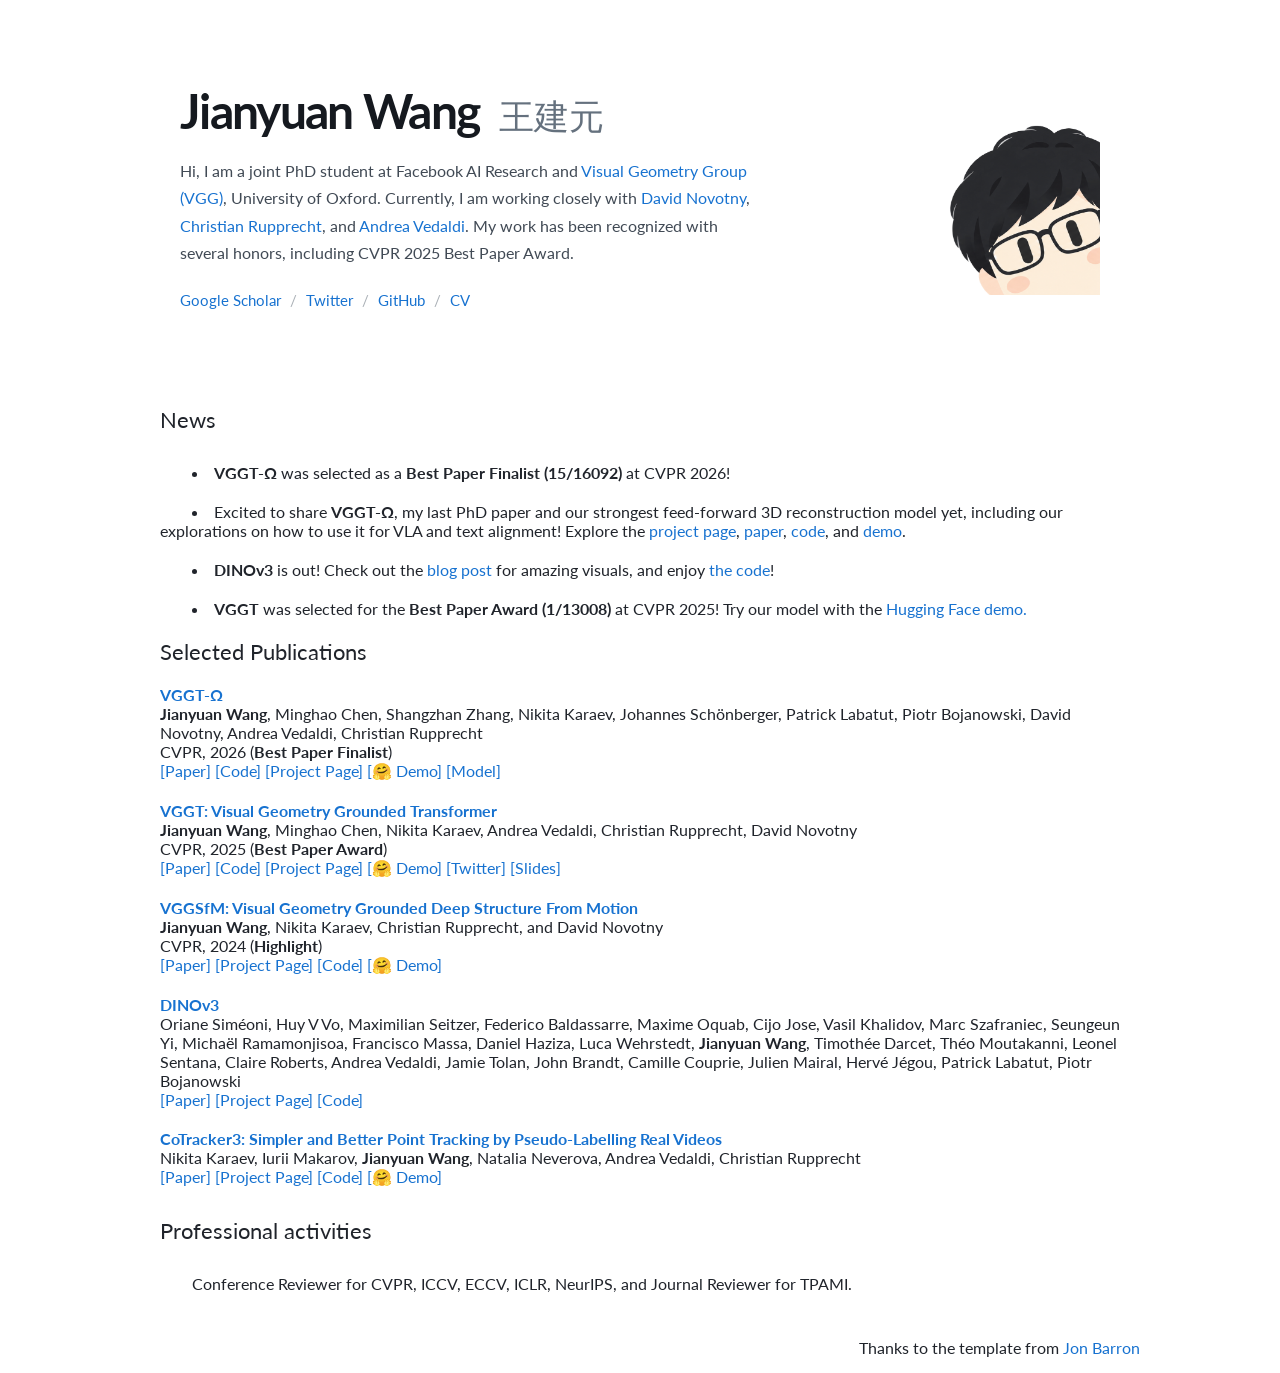
==== commit eb97bdb1: "update" ====
--- a/index.html
+++ b/index.html
@@ -36,7 +36,6 @@
             University of Oxford. Currently, I am working closely with <a class="text-dark" href="https://d-novotny.github.io/">David Novotny</a>, <a class="text-dark" href="https://chrirupp.github.io/">Christian Rupprecht</a>, and <a class="text-dark" href="https://www.robots.ox.ac.uk/~vedaldi/">Andrea Vedaldi</a>. My work has been recognized with several honors, including CVPR 2025 Best Paper Award.</p>
 
             <nav class="profile-links" aria-label="Profile links">
-              <a href="mailto:jianyuan@robots.ox.ac.uk">Email</a>
               <a href="https://scholar.google.com/citations?user=2wk2RdgAAAAJ">Google Scholar</a>
               <a href="https://twitter.com/jianyuan_wang">Twitter</a>
               <a href="https://github.com/jytime">GitHub</a>
--- a/stylesheet.css
+++ b/stylesheet.css
@@ -92,7 +92,7 @@
 
 .hero {
   display: grid;
-  grid-template-columns: minmax(0, 1fr) 300px;
+  grid-template-columns: minmax(0, 1fr) 203px;
   gap: 42px;
   align-items: center;
   min-height: 330px;
@@ -154,8 +154,8 @@
 .portrait-stage {
   position: relative;
   align-self: center;
-  width: 300px;
-  height: 286px;
+  width: 203px;
+  height: 196px;
   overflow: hidden;
 }
 
@@ -163,7 +163,7 @@
   position: absolute;
   right: -5px;
   bottom: -2px;
-  width: 720px;
+  width: 504px;
   max-width: none;
   height: auto;
 }
@@ -190,14 +190,14 @@
   }
 
   .portrait-stage {
-    width: min(100%, 340px);
-    height: 218px;
+    width: min(100%, 234px);
+    height: 157px;
     margin: 0 auto;
   }
 
   .portrait-stage img {
     right: -4px;
-    width: 620px;
+    width: 450px;
   }
 }
 
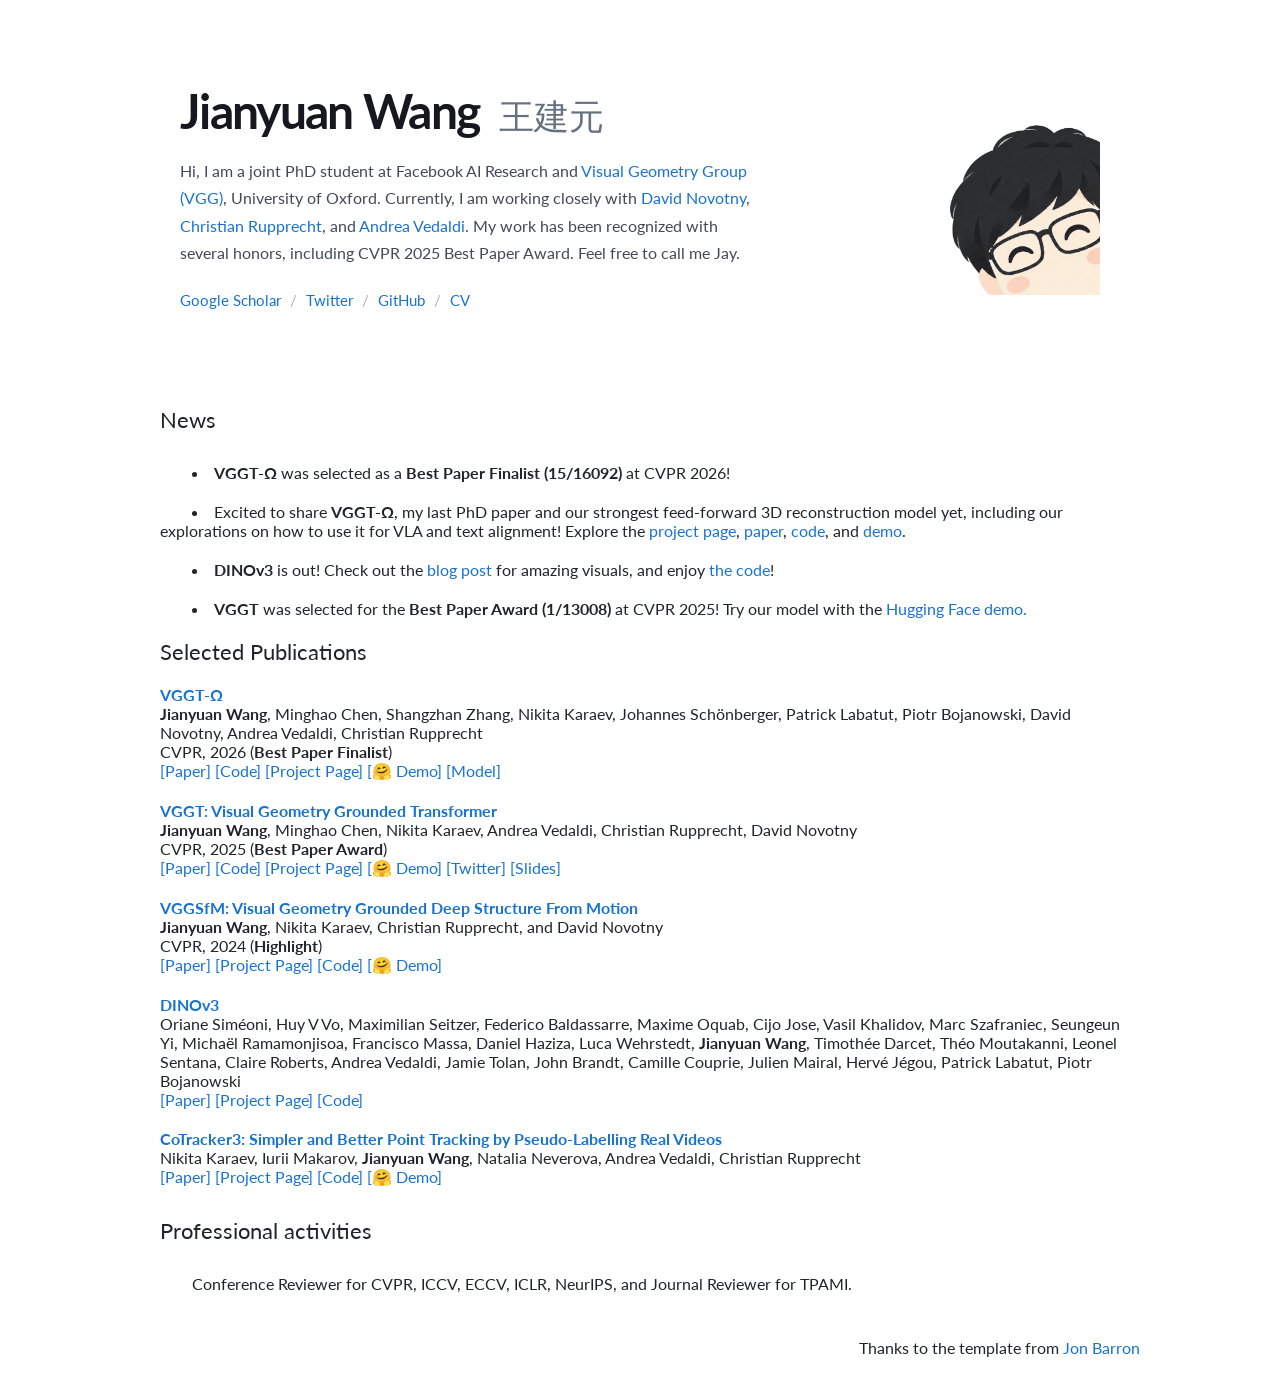
==== commit 463d3883: "update" ====
--- a/index.html
+++ b/index.html
@@ -33,7 +33,7 @@
           <div class="hero-copy">
             <h1>Jianyuan Wang <span class="chinese-name">王建元</span></h1>
             <p>Hi, I am a joint PhD student at Facebook AI Research and <a class="text-dark" href="http://www.robots.ox.ac.uk/~vgg/">Visual Geometry Group (VGG)</a>,
-            University of Oxford. Currently, I am working closely with <a class="text-dark" href="https://d-novotny.github.io/">David Novotny</a>, <a class="text-dark" href="https://chrirupp.github.io/">Christian Rupprecht</a>, and <a class="text-dark" href="https://www.robots.ox.ac.uk/~vedaldi/">Andrea Vedaldi</a>. My work has been recognized with several honors, including CVPR 2025 Best Paper Award.</p>
+            University of Oxford. Currently, I am working closely with <a class="text-dark" href="https://d-novotny.github.io/">David Novotny</a>, <a class="text-dark" href="https://chrirupp.github.io/">Christian Rupprecht</a>, and <a class="text-dark" href="https://www.robots.ox.ac.uk/~vedaldi/">Andrea Vedaldi</a>. My work has been recognized with several honors, including CVPR 2025 Best Paper Award. Feel free to call me Jay.</p>
 
             <nav class="profile-links" aria-label="Profile links">
               <a href="https://scholar.google.com/citations?user=2wk2RdgAAAAJ">Google Scholar</a>
@@ -44,7 +44,7 @@
           </div>
 
           <div class="portrait-stage">
-            <img src="images/profile.png" alt="Illustrated portrait of Jianyuan Wang">
+            <img src="images/profile_smile.png" alt="Illustrated portrait of Jianyuan Wang">
           </div>
         </header>
 
